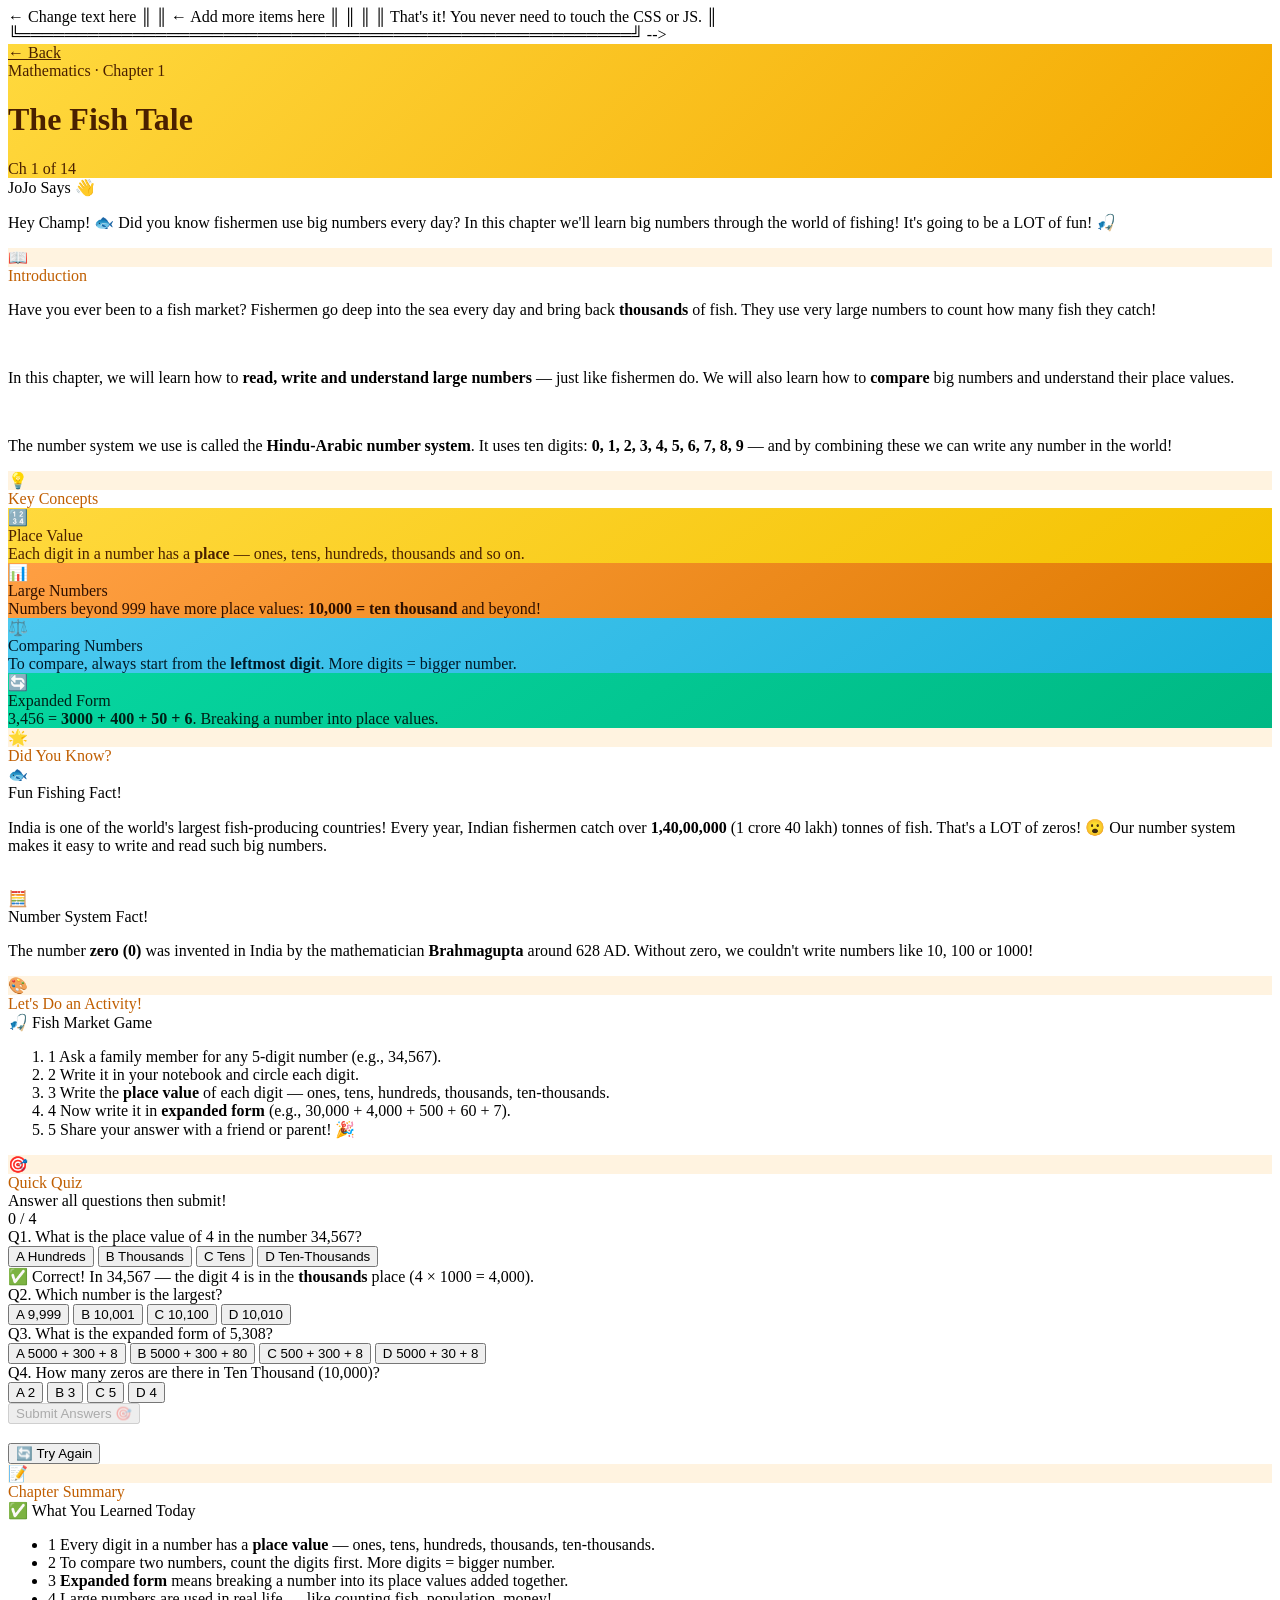
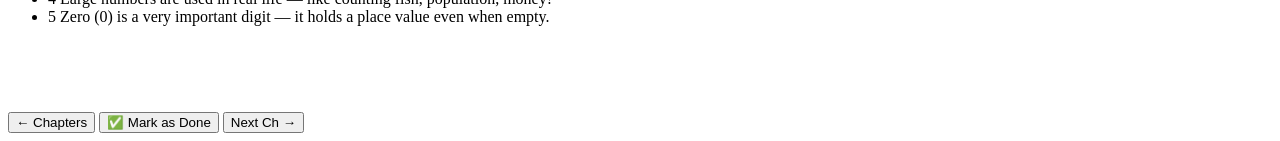
==== ch1.html @ a2170218 "Add files via upload" ====
<!DOCTYPE html>
<html lang="en">
<head>
<meta charset="UTF-8">
<meta name="viewport" content="width=device-width, initial-scale=1.0, maximum-scale=1.0">
<title>The Fish Tale – Maths Ch.1 | OMNIGRID</title>

<!--
  ╔══════════════════════════════════════════════════════╗
  ║  HOW TO ADD YOUR OWN CONTENT                        ║
  ║  ─────────────────────────────────────────────────  ║
  ║  Search for the comment tags below:                 ║
  ║                                                     ║
  ║  <!-- ✏️ EDIT: ... -->   ← Change text here        ║
  ║  <!-- ➕ ADD: ... -->    ← Add more items here     ║
  ║                                                     ║
  ║  That's it! You never need to touch the CSS or JS.  ║
  ╚══════════════════════════════════════════════════════╝
-->

<link rel="stylesheet" href="../assets/chapter.css">
<style>
  /* ── Subject accent colour for THIS chapter ──
     Change --accent and --accent-dark to match
     the subject colour from the main book.
     Maths = yellow/orange  */
  :root {
    --accent:      #FF9F43;
    --accent-dark: #C05E00;
    --accent-light:#FFF3E0;
    --header-bg:   linear-gradient(135deg,#FFD93D,#F4A800);
    --header-txt:  #4A2000;
  }
  .ch-header   { background: var(--header-bg); color: var(--header-txt); }
  .ch-back     { color: var(--header-txt); }
  .section-title { color: var(--accent-dark); }
  .sec-icon    { background: var(--accent-light); }
</style>
</head>
<body>

<!-- ══ HEADER ══════════════════════════════════════ -->
<header class="ch-header">
  <!-- ✏️ EDIT: href points to your chapter list page -->
  <a class="ch-back" href="../index.html">← Back</a>

  <div class="ch-header-info">
    <!-- ✏️ EDIT: Subject name -->
    <div class="subject-name">Mathematics · Chapter 1</div>
    <!-- ✏️ EDIT: Chapter title -->
    <h1>The Fish Tale</h1>
  </div>

  <div class="ch-progress-pill" id="progress-pill">Ch 1 of 14</div>
</header>


<!-- ══ PAGE BODY ════════════════════════════════════ -->
<main class="ch-body">


  <!-- ━━━━━━━━━━━━━━━━━━━━━━━━━━━━━━━━━━
       SECTION 1 — JOJO TIP
       JoJo greets the student and gives
       a fun hook for the chapter.
  ━━━━━━━━━━━━━━━━━━━━━━━━━━━━━━━━━━ -->
  <div class="jojo-tip" style="animation-delay:0.05s">
    <div id="jojo-icon"></div><!-- JoJo SVG injected by JS -->
    <div class="jojo-tip-text">
      <div class="tip-label">JoJo Says 👋</div>
      <!-- ✏️ EDIT: JoJo's opening tip for this chapter -->
      <p>Hey Champ! 🐟 Did you know fishermen use big numbers every day?
         In this chapter we'll learn big numbers through the world of fishing!
         It's going to be a LOT of fun! 🎣</p>
    </div>
  </div>


  <!-- ━━━━━━━━━━━━━━━━━━━━━━━━━━━━━━━━━━
       SECTION 2 — INTRODUCTION
  ━━━━━━━━━━━━━━━━━━━━━━━━━━━━━━━━━━ -->
  <div class="section" style="animation-delay:0.1s">
    <div class="section-title">
      <div class="sec-icon">📖</div>
      Introduction
    </div>

    <div class="intro-card">
      <!-- ✏️ EDIT: Introduction paragraph(s) -->
      <p>
        Have you ever been to a fish market? Fishermen go deep into the sea every day
        and bring back <strong>thousands</strong> of fish. They use very large numbers
        to count how many fish they catch!
      </p>
      <br>
      <p>
        In this chapter, we will learn how to <strong>read, write and understand
        large numbers</strong> — just like fishermen do. We will also learn how to
        <strong>compare</strong> big numbers and understand their place values.
      </p>
      <br>
      <p>
        The number system we use is called the <strong>Hindu-Arabic number system</strong>.
        It uses ten digits: <strong>0, 1, 2, 3, 4, 5, 6, 7, 8, 9</strong> — and by
        combining these we can write any number in the world!
      </p>
    </div>
  </div>


  <!-- ━━━━━━━━━━━━━━━━━━━━━━━━━━━━━━━━━━
       SECTION 3 — KEY CONCEPTS
       Add or remove .concept-card blocks.
       Pick any background colour you like.
  ━━━━━━━━━━━━━━━━━━━━━━━━━━━━━━━━━━ -->
  <div class="section" style="animation-delay:0.15s">
    <div class="section-title">
      <div class="sec-icon">💡</div>
      Key Concepts
    </div>

    <div class="concepts-grid">

      <!-- ✏️ EDIT each card: icon, title, description, colours -->
      <div class="concept-card" style="background:linear-gradient(145deg,#FFD93D,#F4C200);color:#4A2000;">
        <div class="concept-icon">🔢</div>
        <div class="concept-title">Place Value</div>
        <div class="concept-desc">
          Each digit in a number has a <strong>place</strong> — ones, tens,
          hundreds, thousands and so on.
        </div>
      </div>

      <div class="concept-card" style="background:linear-gradient(145deg,#FF9F43,#E07B00);color:#2D0F00;">
        <div class="concept-icon">📊</div>
        <div class="concept-title">Large Numbers</div>
        <div class="concept-desc">
          Numbers beyond 999 have more place values:
          <strong>10,000 = ten thousand</strong> and beyond!
        </div>
      </div>

      <div class="concept-card" style="background:linear-gradient(145deg,#4CC9F0,#1AAFDC);color:#001826;">
        <div class="concept-icon">⚖️</div>
        <div class="concept-title">Comparing Numbers</div>
        <div class="concept-desc">
          To compare, always start from the <strong>leftmost digit</strong>.
          More digits = bigger number.
        </div>
      </div>

      <div class="concept-card" style="background:linear-gradient(145deg,#06D6A0,#00B884);color:#001F16;">
        <div class="concept-icon">🔄</div>
        <div class="concept-title">Expanded Form</div>
        <div class="concept-desc">
          3,456 = <strong>3000 + 400 + 50 + 6</strong>.
          Breaking a number into place values.
        </div>
      </div>

      <!-- ➕ ADD more concept cards by copying one block above -->

    </div>
  </div>


  <!-- ━━━━━━━━━━━━━━━━━━━━━━━━━━━━━━━━━━
       SECTION 4 — DID YOU KNOW?
  ━━━━━━━━━━━━━━━━━━━━━━━━━━━━━━━━━━ -->
  <div class="section" style="animation-delay:0.2s">
    <div class="section-title">
      <div class="sec-icon">🌟</div>
      Did You Know?
    </div>

    <!-- ✏️ EDIT: Fun fact content -->
    <div class="dyk-box">
      <div class="dyk-icon">🐟</div>
      <div class="dyk-content">
        <div class="dyk-label">Fun Fishing Fact!</div>
        <p>
          India is one of the world's largest fish-producing countries!
          Every year, Indian fishermen catch over <strong>1,40,00,000</strong>
          (1 crore 40 lakh) tonnes of fish. That's a LOT of zeros! 😮
          Our number system makes it easy to write and read such big numbers.
        </p>
      </div>
    </div>

    <!-- ➕ ADD more dyk-box blocks for extra facts -->
    <br>
    <div class="dyk-box">
      <div class="dyk-icon">🧮</div>
      <div class="dyk-content">
        <div class="dyk-label">Number System Fact!</div>
        <p>
          The number <strong>zero (0)</strong> was invented in India by the
          mathematician <strong>Brahmagupta</strong> around 628 AD.
          Without zero, we couldn't write numbers like 10, 100 or 1000!
        </p>
      </div>
    </div>

  </div>


  <!-- ━━━━━━━━━━━━━━━━━━━━━━━━━━━━━━━━━━
       SECTION 5 — ACTIVITY
  ━━━━━━━━━━━━━━━━━━━━━━━━━━━━━━━━━━ -->
  <div class="section" style="animation-delay:0.25s">
    <div class="section-title">
      <div class="sec-icon">🎨</div>
      Let's Do an Activity!
    </div>

    <div class="activity-box">
      <!-- ✏️ EDIT: Activity name -->
      <div class="act-label">🎣 Fish Market Game</div>
      <!-- ✏️ EDIT: Activity steps -->
      <ol class="activity-steps">
        <li><span class="step-num">1</span>
          Ask a family member for any 5-digit number (e.g., 34,567).
        </li>
        <li><span class="step-num">2</span>
          Write it in your notebook and circle each digit.
        </li>
        <li><span class="step-num">3</span>
          Write the <strong>place value</strong> of each digit — ones, tens,
          hundreds, thousands, ten-thousands.
        </li>
        <li><span class="step-num">4</span>
          Now write it in <strong>expanded form</strong>
          (e.g., 30,000 + 4,000 + 500 + 60 + 7).
        </li>
        <li><span class="step-num">5</span>
          Share your answer with a friend or parent! 🎉
        </li>
      </ol>
      <!-- ➕ ADD more steps by copying a <li> block -->
    </div>
  </div>


  <!-- ━━━━━━━━━━━━━━━━━━━━━━━━━━━━━━━━━━
       SECTION 6 — QUIZ
       Add questions by copying a .q-item
       block. correct: is 0-indexed (0=A).
  ━━━━━━━━━━━━━━━━━━━━━━━━━━━━━━━━━━ -->
  <div class="section" style="animation-delay:0.3s">
    <div class="section-title">
      <div class="sec-icon">🎯</div>
      Quick Quiz
    </div>

    <div class="quiz-box" id="quiz">
      <div class="quiz-score-bar">
        <div class="q-label">Answer all questions then submit!</div>
        <div class="score-pill" id="score-pill">0 / 4</div>
      </div>

      <!-- ✏️ EDIT questions, options and correct index below -->

      <!-- Question 1 -->
      <div class="q-item" data-correct="1">
        <div class="q-text">Q1. What is the place value of 4 in the number 34,567?</div>
        <div class="q-options">
          <button class="q-opt" onclick="selectOpt(this)"><span class="opt-letter">A</span> Hundreds</button>
          <button class="q-opt" onclick="selectOpt(this)"><span class="opt-letter">B</span> Thousands</button>
          <button class="q-opt" onclick="selectOpt(this)"><span class="opt-letter">C</span> Tens</button>
          <button class="q-opt" onclick="selectOpt(this)"><span class="opt-letter">D</span> Ten-Thousands</button>
        </div>
        <div class="q-feedback">
          <!-- ✏️ EDIT: explanation shown after answer -->
          ✅ Correct! In 34,567 — the digit 4 is in the <strong>thousands</strong> place (4 × 1000 = 4,000).
        </div>
      </div>

      <!-- Question 2 -->
      <div class="q-item" data-correct="2">
        <div class="q-text">Q2. Which number is the largest?</div>
        <div class="q-options">
          <button class="q-opt" onclick="selectOpt(this)"><span class="opt-letter">A</span> 9,999</button>
          <button class="q-opt" onclick="selectOpt(this)"><span class="opt-letter">B</span> 10,001</button>
          <button class="q-opt" onclick="selectOpt(this)"><span class="opt-letter">C</span> 10,100</button>
          <button class="q-opt" onclick="selectOpt(this)"><span class="opt-letter">D</span> 10,010</button>
        </div>
        <div class="q-feedback"></div>
      </div>

      <!-- Question 3 -->
      <div class="q-item" data-correct="0">
        <div class="q-text">Q3. What is the expanded form of 5,308?</div>
        <div class="q-options">
          <button class="q-opt" onclick="selectOpt(this)"><span class="opt-letter">A</span> 5000 + 300 + 8</button>
          <button class="q-opt" onclick="selectOpt(this)"><span class="opt-letter">B</span> 5000 + 300 + 80</button>
          <button class="q-opt" onclick="selectOpt(this)"><span class="opt-letter">C</span> 500 + 300 + 8</button>
          <button class="q-opt" onclick="selectOpt(this)"><span class="opt-letter">D</span> 5000 + 30 + 8</button>
        </div>
        <div class="q-feedback"></div>
      </div>

      <!-- Question 4 -->
      <div class="q-item" data-correct="3">
        <div class="q-text">Q4. How many zeros are there in Ten Thousand (10,000)?</div>
        <div class="q-options">
          <button class="q-opt" onclick="selectOpt(this)"><span class="opt-letter">A</span> 2</button>
          <button class="q-opt" onclick="selectOpt(this)"><span class="opt-letter">B</span> 3</button>
          <button class="q-opt" onclick="selectOpt(this)"><span class="opt-letter">C</span> 5</button>
          <button class="q-opt" onclick="selectOpt(this)"><span class="opt-letter">D</span> 4</button>
        </div>
        <div class="q-feedback"></div>
      </div>

      <!-- ➕ ADD more questions by copying a .q-item block above -->

      <button class="quiz-submit-btn" id="submit-btn" onclick="submitQuiz()" disabled>
        Submit Answers 🎯
      </button>

      <!-- Result shown after submit -->
      <div class="quiz-result" id="quiz-result">
        <h3 id="result-title"></h3>
        <p  id="result-msg"></p>
        <button class="quiz-retry-btn" onclick="retryQuiz()">🔄 Try Again</button>
      </div>
    </div>
  </div>


  <!-- ━━━━━━━━━━━━━━━━━━━━━━━━━━━━━━━━━━
       SECTION 7 — SUMMARY
  ━━━━━━━━━━━━━━━━━━━━━━━━━━━━━━━━━━ -->
  <div class="section" style="animation-delay:0.35s">
    <div class="section-title">
      <div class="sec-icon">📝</div>
      Chapter Summary
    </div>

    <div class="summary-box">
      <div class="sum-label">✅ What You Learned Today</div>
      <ul class="summary-points">

        <!-- ✏️ EDIT summary points -->
        <li><span class="sum-dot">1</span>
          Every digit in a number has a <strong>place value</strong> — ones, tens, hundreds, thousands, ten-thousands.
        </li>
        <li><span class="sum-dot">2</span>
          To compare two numbers, count the digits first. More digits = bigger number.
        </li>
        <li><span class="sum-dot">3</span>
          <strong>Expanded form</strong> means breaking a number into its place values added together.
        </li>
        <li><span class="sum-dot">4</span>
          Large numbers are used in real life — like counting fish, population, money!
        </li>
        <li><span class="sum-dot">5</span>
          Zero (0) is a very important digit — it holds a place value even when empty.
        </li>

        <!-- ➕ ADD more summary points by copying a <li> block -->
      </ul>
    </div>
  </div>

  <!-- bottom padding for fixed nav bar -->
  <div style="height:70px"></div>

</main>


<!-- ══ BOTTOM NAV BAR ═══════════════════════════════ -->
<div class="ch-nav-inner">
  <!-- ✏️ EDIT: prev chapter link (or hide if Ch 1) -->
  <button class="nav-btn prev" onclick="window.location.href='../index.html'">
    ← Chapters
  </button>

  <!-- Mark as done button -->
  <button class="nav-done" id="done-btn" onclick="markDone()">
    ✅ Mark as Done
  </button>

  <!-- ✏️ EDIT: next chapter link -->
  <button class="nav-btn next" onclick="window.location.href='ch2.html'">
    Next Ch →
  </button>
</div>


<!-- ══ SCRIPTS ══════════════════════════════════════ -->
<script src="../assets/jojo.js"></script>
<script>

/* ── Config — change these for each chapter ──────── */
const SUBJECT  = 'maths';   // must match key in subjects object
const CH_NUM   = 1;         // chapter number

/* ── Inject JoJo icon ────────────────────────────── */
document.getElementById('jojo-icon').innerHTML = jojoSVG(64, 78);

/* ── Quiz logic ──────────────────────────────────── */
let answers = {};   // { qIndex: optIndex }
const questions = document.querySelectorAll('.q-item');
const total     = questions.length;

function selectOpt(btn) {
  const qItem = btn.closest('.q-item');
  const qIdx  = [...questions].indexOf(qItem);
  // Deselect others in this question
  qItem.querySelectorAll('.q-opt').forEach(o => o.classList.remove('selected'));
  btn.classList.add('selected');
  answers[qIdx] = [...qItem.querySelectorAll('.q-opt')].indexOf(btn);
  // Update submit button
  const answered = Object.keys(answers).length;
  document.getElementById('submit-btn').disabled = (answered < total);
  document.getElementById('score-pill').textContent = `${answered} / ${total}`;
}

function submitQuiz() {
  let score = 0;
  questions.forEach((qItem, qi) => {
    const correct  = parseInt(qItem.dataset.correct);
    const selected = answers[qi];
    const opts     = qItem.querySelectorAll('.q-opt');
    const feedback = qItem.querySelector('.q-feedback');

    opts.forEach((o,i) => {
      o.disabled = true;
      if(i === correct)  o.classList.add('correct');
      if(i === selected && i !== correct) o.classList.add('wrong');
    });

    if(selected === correct) {
      score++;
      feedback.classList.add('show','good');
      if(!feedback.textContent.trim())
        feedback.textContent = '✅ Correct! Well done! 🎉';
    } else {
      feedback.classList.add('show','bad');
      if(!feedback.textContent.trim())
        feedback.textContent = `❌ The correct answer was option ${String.fromCharCode(65+correct)}.`;
    }
  });

  document.getElementById('submit-btn').style.display = 'none';
  document.getElementById('score-pill').textContent   = `${score} / ${total}`;

  const res   = document.getElementById('quiz-result');
  const title = document.getElementById('result-title');
  const msg   = document.getElementById('result-msg');

  if(score === total) {
    res.style.background = 'linear-gradient(135deg,#ECFDF5,#D1FAE5)';
    res.style.border      = '2.5px solid #06D6A0';
    title.textContent     = `🏆 Perfect Score! ${score}/${total}`;
    msg.textContent       = 'Amazing work, Champ! JoJo is so proud of you! 🎉';
    spawnSparkles(10);
  } else if(score >= Math.ceil(total/2)) {
    res.style.background = 'linear-gradient(135deg,#FFFBEB,#FEF3C7)';
    res.style.border      = '2.5px solid #FFD93D';
    title.textContent     = `⭐ Good Job! ${score}/${total}`;
    msg.textContent       = 'You are doing great! Review the wrong ones and try again!';
    spawnSparkles(5);
  } else {
    res.style.background = 'linear-gradient(135deg,#FEF2F2,#FEE2E2)';
    res.style.border      = '2.5px solid #FF6B6B';
    title.textContent     = `💪 Keep Going! ${score}/${total}`;
    msg.textContent       = "Don't give up! Read the chapter again and retry. You've got this!";
  }
  res.classList.add('show');
}

function retryQuiz() {
  answers = {};
  questions.forEach(qItem => {
    qItem.querySelectorAll('.q-opt').forEach(o => {
      o.classList.remove('selected','correct','wrong');
      o.disabled = false;
    });
    const fb = qItem.querySelector('.q-feedback');
    fb.classList.remove('show','good','bad');
  });
  document.getElementById('quiz-result').classList.remove('show');
  document.getElementById('submit-btn').style.display = 'block';
  document.getElementById('submit-btn').disabled = true;
  document.getElementById('score-pill').textContent = `0 / ${total}`;
}

/* ── Mark done ───────────────────────────────────── */
function markDone() {
  Progress.markDone(SUBJECT, CH_NUM);
  spawnSparkles(8);
  const btn = document.getElementById('done-btn');
  btn.textContent = '🎉 Chapter Done!';
  btn.style.background = 'linear-gradient(135deg,#FFD93D,#F4A800)';
  btn.style.color = '#4A2000';
  btn.disabled = true;
}

/* ── Check if already done ───────────────────────── */
window.addEventListener('load', () => {
  if(Progress.isDone(SUBJECT, CH_NUM)) {
    const btn = document.getElementById('done-btn');
    btn.textContent  = '🎉 Already Done!';
    btn.style.background = 'linear-gradient(135deg,#FFD93D,#F4A800)';
    btn.style.color  = '#4A2000';
    btn.disabled     = true;
  }
});

</script>
</body>
</html>
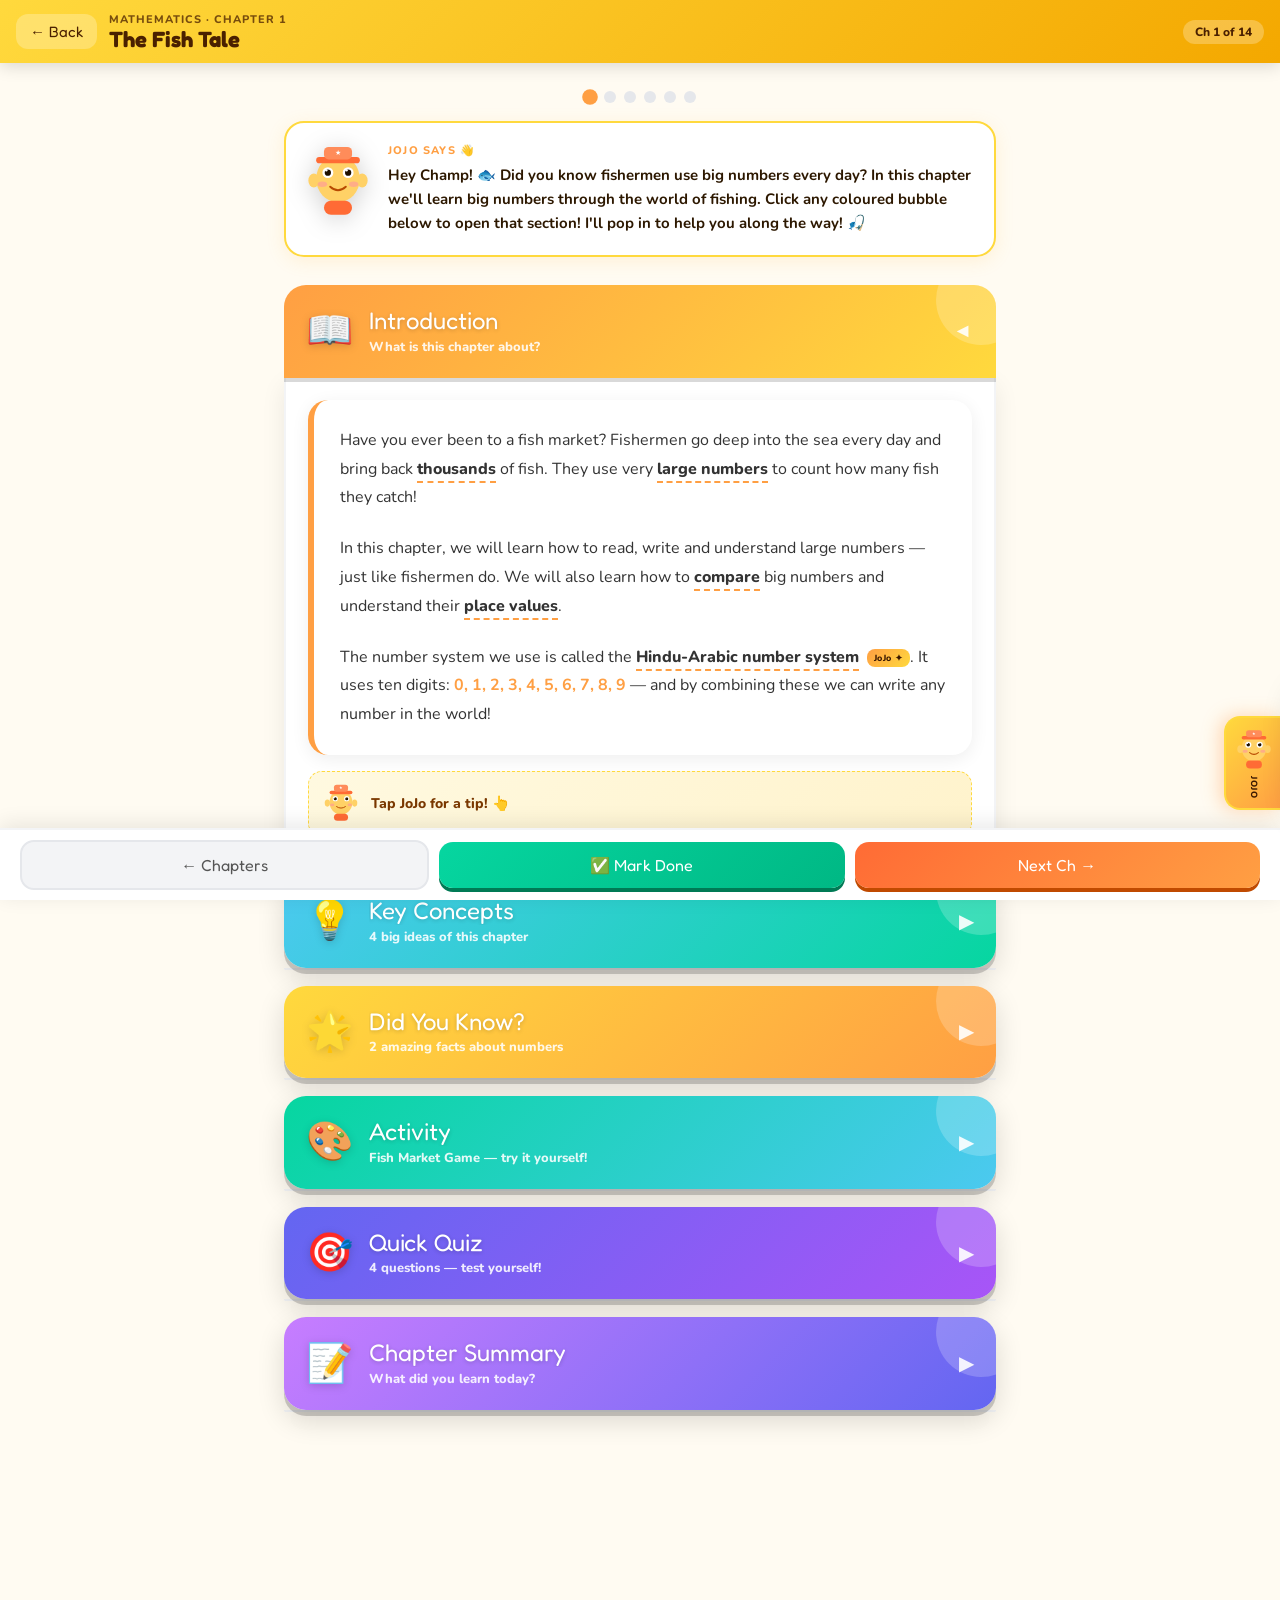
==== commit a2d5c9ba: "Update ch1.html" ====
--- a/ch1.html
+++ b/ch1.html
@@ -4,509 +4,2007 @@
 <meta charset="UTF-8">
 <meta name="viewport" content="width=device-width, initial-scale=1.0, maximum-scale=1.0">
 <title>The Fish Tale – Maths Ch.1 | OMNIGRID</title>
-
-<!--
-  ╔══════════════════════════════════════════════════════╗
-  ║  HOW TO ADD YOUR OWN CONTENT                        ║
-  ║  ─────────────────────────────────────────────────  ║
-  ║  Search for the comment tags below:                 ║
-  ║                                                     ║
-  ║  <!-- ✏️ EDIT: ... -->   ← Change text here        ║
-  ║  <!-- ➕ ADD: ... -->    ← Add more items here     ║
-  ║                                                     ║
-  ║  That's it! You never need to touch the CSS or JS.  ║
-  ╚══════════════════════════════════════════════════════╝
--->
-
-<link rel="stylesheet" href="../assets/chapter.css">
+<link rel="preconnect" href="https://fonts.googleapis.com">
+<link href="https://fonts.googleapis.com/css2?family=Fredoka+One&family=Nunito:wght@400;600;700;800;900&display=swap" rel="stylesheet">
 <style>
-  /* ── Subject accent colour for THIS chapter ──
-     Change --accent and --accent-dark to match
-     the subject colour from the main book.
-     Maths = yellow/orange  */
-  :root {
-    --accent:      #FF9F43;
-    --accent-dark: #C05E00;
-    --accent-light:#FFF3E0;
-    --header-bg:   linear-gradient(135deg,#FFD93D,#F4A800);
-    --header-txt:  #4A2000;
-  }
-  .ch-header   { background: var(--header-bg); color: var(--header-txt); }
-  .ch-back     { color: var(--header-txt); }
-  .section-title { color: var(--accent-dark); }
-  .sec-icon    { background: var(--accent-light); }
+/* ═══════════════════════ BASE ═══════════════════════ */
+*,*::before,*::after{margin:0;padding:0;box-sizing:border-box;-webkit-tap-highlight-color:transparent}
+html{scroll-behavior:smooth}
+body{font-family:'Nunito',sans-serif;background:#FFFBF2;color:#1E1E1E;-webkit-font-smoothing:antialiased;overflow-x:hidden}
+img,svg{display:block;max-width:100%}
+button{font-family:'Nunito',sans-serif;cursor:pointer;border:none;outline:none}
+button:focus-visible{outline:3px solid #FF9F43;outline-offset:2px}
+
+/* ═══════════════════════ HEADER ═════════════════════ */
+.ch-header{position:sticky;top:0;z-index:100;padding:12px 16px;display:flex;align-items:center;gap:12px;box-shadow:0 3px 16px rgba(0,0,0,0.15)}
+.ch-back{background:rgba(255,255,255,0.25);border:none;border-radius:12px;padding:8px 14px;font-family:'Fredoka One',cursive;font-size:clamp(13px,3.5vw,15px);cursor:pointer;transition:background 0.18s;text-decoration:none;display:inline-block}
+.ch-back:hover{background:rgba(255,255,255,0.42)}
+.ch-header-info{flex:1;min-width:0}
+.ch-header-info .subject-name{font-size:11px;font-weight:800;opacity:0.75;text-transform:uppercase;letter-spacing:1px}
+.ch-header-info h1{font-family:'Fredoka One',cursive;font-size:clamp(16px,4.5vw,22px);line-height:1.1;white-space:nowrap;overflow:hidden;text-overflow:ellipsis}
+.ch-progress-pill{background:rgba(255,255,255,0.25);border-radius:20px;padding:4px 12px;font-size:12px;font-weight:800;white-space:nowrap;flex-shrink:0}
+
+/* ═══════════════════════ BODY ═══════════════════════ */
+.ch-body{max-width:760px;margin:0 auto;padding:clamp(16px,4vw,28px) clamp(14px,4vw,24px) 100px}
+
+/* ═══════════════════════ SECTIONS ═══════════════════ */
+.section{margin-bottom:clamp(24px,5vw,36px);animation:secIn 0.5s ease both}
+@keyframes secIn{from{opacity:0;transform:translateY(22px)}to{opacity:1;transform:translateY(0)}}
+.section-title{font-family:'Fredoka One',cursive;font-size:clamp(18px,4.5vw,24px);display:flex;align-items:center;gap:10px;margin-bottom:14px}
+.sec-icon{width:clamp(32px,7vw,40px);height:clamp(32px,7vw,40px);border-radius:12px;display:flex;align-items:center;justify-content:center;font-size:clamp(16px,4vw,20px);flex-shrink:0}
+
+/* ═══════════════════════ JOJO OPENER TIP ════════════ */
+.jojo-tip{background:#fff;border:2.5px solid #FFD93D;border-radius:20px;padding:clamp(14px,3.5vw,20px);display:flex;align-items:flex-start;gap:clamp(12px,3vw,18px);box-shadow:0 4px 18px rgba(255,180,60,0.15);margin-bottom:clamp(20px,4vw,28px)}
+.jojo-tip-text{flex:1}
+.jojo-tip-text .tip-label{font-size:11px;font-weight:800;color:#FF9F43;text-transform:uppercase;letter-spacing:1.2px;margin-bottom:5px}
+.jojo-tip-text p{font-size:clamp(13px,3.2vw,15px);font-weight:700;color:#2D1800;line-height:1.6}
+
+/* ═══════════════════════ INTRO ══════════════════════ */
+.intro-card{background:#fff;border-radius:20px;padding:clamp(18px,4vw,26px);box-shadow:0 4px 18px rgba(0,0,0,0.07);border-left:6px solid var(--accent,#FF9F43)}
+.intro-card p{font-size:clamp(14px,3.5vw,16px);line-height:1.8;color:#333}
+.intro-card p strong{color:var(--accent,#FF6B35)}
+
+/* ═══════════════════════ CONCEPTS ═══════════════════ */
+.concepts-grid{display:grid;grid-template-columns:repeat(auto-fill,minmax(min(100%,200px),1fr));gap:clamp(12px,3vw,16px)}
+.concept-card{border-radius:18px;padding:clamp(16px,3.5vw,22px) clamp(14px,3vw,18px);display:flex;flex-direction:column;gap:8px;box-shadow:0 4px 16px rgba(0,0,0,0.1);transition:transform 0.2s,box-shadow 0.2s;border:2.5px solid rgba(255,255,255,0.5);animation:secIn 0.5s ease both;cursor:default}
+.concept-card:hover{transform:translateY(-4px);box-shadow:0 10px 28px rgba(0,0,0,0.15)}
+.concept-icon{font-size:clamp(28px,6vw,36px);line-height:1}
+.concept-title{font-family:'Fredoka One',cursive;font-size:clamp(15px,3.8vw,18px)}
+.concept-desc{font-size:clamp(12px,3vw,14px);font-weight:600;line-height:1.55;opacity:.9}
+
+/* ═══════════════════════ DID YOU KNOW ═══════════════ */
+.dyk-box{background:linear-gradient(135deg,#FFF9E6,#FFF3CC);border:2.5px dashed #FFD93D;border-radius:20px;padding:clamp(16px,4vw,24px);display:flex;gap:clamp(12px,3vw,18px);align-items:flex-start;box-shadow:0 4px 14px rgba(255,200,50,0.18);margin-bottom:14px}
+.dyk-icon{font-size:clamp(28px,7vw,40px);flex-shrink:0;line-height:1}
+.dyk-content .dyk-label{font-family:'Fredoka One',cursive;font-size:clamp(14px,3.5vw,17px);color:#B8600A;margin-bottom:6px}
+.dyk-content p{font-size:clamp(13px,3.2vw,15px);font-weight:700;color:#4A2800;line-height:1.65}
+
+/* ═══════════════════════ ACTIVITY ═══════════════════ */
+.activity-box{background:linear-gradient(135deg,#F0FFF4,#E0F8E8);border:2.5px solid #06D6A0;border-radius:20px;padding:clamp(16px,4vw,24px);box-shadow:0 4px 14px rgba(6,214,160,0.14)}
+.activity-box .act-label{font-family:'Fredoka One',cursive;font-size:clamp(15px,4vw,19px);color:#006B50;margin-bottom:10px;display:flex;align-items:center;gap:8px}
+.activity-steps{list-style:none;padding:0}
+.activity-steps li{display:flex;gap:12px;align-items:flex-start;margin-bottom:10px;font-size:clamp(13px,3.2vw,15px);font-weight:700;color:#1A3A2A;line-height:1.6}
+.step-num{width:26px;height:26px;border-radius:8px;background:#06D6A0;color:#fff;font-family:'Fredoka One',cursive;font-size:13px;display:flex;align-items:center;justify-content:center;flex-shrink:0;margin-top:1px}
+
+/* ═══════════════════════ QUIZ ═══════════════════════ */
+.quiz-box{background:#fff;border-radius:20px;padding:clamp(18px,4vw,26px);box-shadow:0 4px 18px rgba(0,0,0,0.08)}
+.quiz-score-bar{display:flex;justify-content:space-between;align-items:center;margin-bottom:18px}
+.quiz-score-bar .q-label{font-family:'Fredoka One',cursive;font-size:clamp(14px,3.5vw,17px);color:#555}
+.score-pill{background:#F3F4F6;border-radius:20px;padding:5px 16px;font-family:'Fredoka One',cursive;font-size:clamp(13px,3.2vw,15px);color:#888}
+.q-item{margin-bottom:22px}
+.q-text{font-size:clamp(14px,3.5vw,16px);font-weight:800;color:#1E1E1E;margin-bottom:12px;line-height:1.5}
+.q-options{display:flex;flex-direction:column;gap:8px}
+.q-opt{background:#F9FAFB;border:2px solid #E5E7EB;border-radius:12px;padding:clamp(10px,2.5vw,13px) clamp(12px,3vw,16px);font-size:clamp(13px,3.2vw,15px);font-weight:700;color:#333;cursor:pointer;transition:all 0.18s;text-align:left;display:flex;align-items:center;gap:10px;touch-action:manipulation}
+.q-opt:hover{background:#F0F9FF;border-color:#4CC9F0}
+.q-opt.selected{background:#EEF2FF;border-color:#6366F1;color:#3730A3}
+.q-opt.correct{background:#ECFDF5;border-color:#06D6A0;color:#065F46}
+.q-opt.wrong{background:#FEF2F2;border-color:#FF6B6B;color:#991B1B}
+.opt-letter{width:26px;height:26px;border-radius:8px;background:#E5E7EB;color:#555;font-family:'Fredoka One',cursive;font-size:13px;display:flex;align-items:center;justify-content:center;flex-shrink:0}
+.q-opt.selected .opt-letter{background:#6366F1;color:#fff}
+.q-opt.correct  .opt-letter{background:#06D6A0;color:#fff}
+.q-opt.wrong    .opt-letter{background:#FF6B6B;color:#fff}
+.q-feedback{margin-top:8px;border-radius:10px;padding:10px 14px;font-size:clamp(12px,3vw,14px);font-weight:700;display:none;line-height:1.5}
+.q-feedback.show{display:block}
+.q-feedback.good{background:#ECFDF5;color:#065F46;border-left:4px solid #06D6A0}
+.q-feedback.bad{background:#FEF2F2;color:#991B1B;border-left:4px solid #FF6B6B}
+.quiz-submit-btn{width:100%;margin-top:8px;background:linear-gradient(135deg,#6366F1,#8B5CF6);color:#fff;border:none;border-radius:14px;padding:clamp(12px,3vw,15px);font-family:'Fredoka One',cursive;font-size:clamp(16px,4vw,19px);cursor:pointer;transition:all 0.18s;box-shadow:0 4px 0 #4338CA}
+.quiz-submit-btn:hover{transform:translateY(-2px);box-shadow:0 6px 0 #4338CA}
+.quiz-submit-btn:active{transform:translateY(2px);box-shadow:0 2px 0 #4338CA}
+.quiz-submit-btn:disabled{background:#D1D5DB;box-shadow:0 4px 0 #9CA3AF;cursor:not-allowed}
+.quiz-result{display:none;margin-top:18px;border-radius:16px;padding:clamp(14px,3.5vw,20px);text-align:center}
+.quiz-result.show{display:block}
+.quiz-result h3{font-family:'Fredoka One',cursive;font-size:clamp(18px,4.5vw,24px);margin-bottom:6px}
+.quiz-result p{font-size:clamp(13px,3.2vw,15px);font-weight:700}
+.quiz-retry-btn{margin-top:12px;background:#fff;border:2.5px solid #6366F1;border-radius:12px;padding:10px 28px;font-family:'Fredoka One',cursive;font-size:clamp(14px,3.5vw,16px);color:#6366F1;cursor:pointer;transition:all 0.18s}
+.quiz-retry-btn:hover{background:#EEF2FF}
+
+/* ═══════════════════════ SUMMARY ════════════════════ */
+.summary-box{background:linear-gradient(135deg,#EEF2FF,#E0E7FF);border:2.5px solid #6366F1;border-radius:20px;padding:clamp(16px,4vw,24px);box-shadow:0 4px 14px rgba(99,102,241,0.14)}
+.summary-box .sum-label{font-family:'Fredoka One',cursive;font-size:clamp(16px,4vw,20px);color:#3730A3;margin-bottom:12px;display:flex;align-items:center;gap:8px}
+.summary-points{list-style:none;padding:0}
+.summary-points li{display:flex;gap:10px;align-items:flex-start;margin-bottom:10px;font-size:clamp(13px,3.2vw,15px);font-weight:700;color:#2A2560;line-height:1.6}
+.sum-dot{width:22px;height:22px;border-radius:6px;background:#6366F1;color:#fff;font-size:11px;font-family:'Fredoka One',cursive;display:flex;align-items:center;justify-content:center;flex-shrink:0;margin-top:2px}
+
+/* ═══════════════════════ BOTTOM NAV ═════════════════ */
+.ch-nav-inner{position:fixed;bottom:0;left:0;right:0;z-index:50;background:#fff;border-top:2px solid #F3F4F6;padding:10px clamp(14px,4vw,20px);display:flex;gap:10px;align-items:center;box-shadow:0 -4px 20px rgba(0,0,0,0.09)}
+.nav-btn{flex:1;border:none;border-radius:14px;padding:clamp(10px,2.5vw,13px) 10px;font-family:'Fredoka One',cursive;font-size:clamp(13px,3.5vw,16px);cursor:pointer;transition:all 0.18s;touch-action:manipulation}
+.nav-btn.prev{background:#F3F4F6;color:#555;border:2px solid #E5E7EB}
+.nav-btn.prev:hover{background:#E5E7EB}
+.nav-btn.next{background:linear-gradient(135deg,#FF6B35,#FF9F43);color:#fff;box-shadow:0 4px 0 #C04A00}
+.nav-btn.next:hover{transform:translateY(-2px);box-shadow:0 6px 0 #C04A00}
+.nav-btn.next:active{transform:translateY(2px);box-shadow:0 2px 0 #C04A00}
+.nav-done{flex:1;background:linear-gradient(135deg,#06D6A0,#00B884);color:#fff;border:none;border-radius:14px;padding:clamp(10px,2.5vw,13px) 10px;font-family:'Fredoka One',cursive;font-size:clamp(13px,3.5vw,16px);cursor:pointer;box-shadow:0 4px 0 #007A55;transition:all 0.18s;touch-action:manipulation}
+.nav-done:hover{transform:translateY(-2px);box-shadow:0 6px 0 #007A55}
+.nav-done:active{transform:translateY(2px);box-shadow:0 2px 0 #007A55}
+
+/* ═══════════════════════ SPARKLE ════════════════════ */
+@keyframes sparkleUp{0%{opacity:1;transform:translateY(0) scale(1) rotate(0deg)}100%{opacity:0;transform:translateY(-110px) scale(0.2) rotate(180deg)}}
+
+/* ═══════════════════════ MILESTONE BANNER ══════════ */
+.milestone-banner{
+  display:none;
+  position:fixed;top:80px;left:50%;transform:translateX(-50%);
+  z-index:200;
+  background:linear-gradient(135deg,#FFD93D,#FF9F43);
+  color:#3b1800;
+  border-radius:20px;
+  padding:14px 26px;
+  font-family:'Fredoka One',cursive;
+  font-size:clamp(15px,4vw,18px);
+  box-shadow:0 8px 32px rgba(255,150,60,0.45);
+  text-align:center;
+  white-space:nowrap;
+  animation:bannerDrop 0.5s cubic-bezier(.34,1.56,.64,1) both;
+  max-width:90vw;
+  white-space:normal;
+}
+@keyframes bannerDrop{from{opacity:0;transform:translateX(-50%) translateY(-30px)}to{opacity:1;transform:translateX(-50%) translateY(0)}}
+.milestone-banner.show{display:block}
+
+/* ═══════════════════════ JOJO SLIDE PANEL ══════════ */
+/* The main interaction panel that slides in from right */
+.jojo-panel{
+  position:fixed;
+  bottom:80px;
+  right:-340px;   /* hidden off screen */
+  width:clamp(260px,80vw,320px);
+  background:#fff;
+  border-radius:24px 0 0 24px;
+  box-shadow:-6px 0 32px rgba(0,0,0,0.18);
+  z-index:300;
+  transition:right 0.45s cubic-bezier(.34,1.26,.64,1);
+  overflow:hidden;
+  border:2.5px solid #FFD93D;
+  border-right:none;
+}
+.jojo-panel.open{ right:0; }
+
+/* Colour strip at top changes per mood */
+.jojo-panel-header{
+  padding:14px 16px 10px;
+  display:flex;align-items:center;gap:12px;
+  position:relative;
+}
+.jojo-panel-close{
+  position:absolute;top:10px;right:12px;
+  background:rgba(0,0,0,0.08);border:none;border-radius:50%;
+  width:28px;height:28px;font-size:14px;
+  cursor:pointer;display:flex;align-items:center;justify-content:center;
+  transition:background 0.18s;color:#333;
+}
+.jojo-panel-close:hover{background:rgba(0,0,0,0.16)}
+.jojo-panel-mood{
+  font-size:11px;font-weight:800;letter-spacing:1px;
+  text-transform:uppercase;opacity:0.7;margin-bottom:3px;
+}
+.jojo-panel-msg{
+  padding:0 16px 16px;
+  font-size:clamp(13px,3.2vw,15px);
+  font-weight:700;color:#2D1800;line-height:1.65;
+}
+/* Hint button inside panel */
+.jojo-hint-btn{
+  margin:0 16px 14px;
+  background:linear-gradient(135deg,#FFD93D,#FF9F43);
+  color:#3b1800;border:none;border-radius:12px;
+  padding:10px 18px;font-family:'Fredoka One',cursive;
+  font-size:14px;cursor:pointer;width:calc(100% - 32px);
+  transition:all 0.18s;box-shadow:0 3px 0 #C05E00;
+  display:none;
+}
+.jojo-hint-btn.show{display:block}
+.jojo-hint-btn:hover{transform:translateY(-2px);box-shadow:0 5px 0 #C05E00}
+
+/* Floating JoJo tab (always visible on right edge) */
+.jojo-tab{
+  position:fixed;
+  bottom:90px;right:0;
+  z-index:299;
+  background:linear-gradient(135deg,#FFD93D,#FF9F43);
+  border-radius:16px 0 0 16px;
+  padding:10px 8px 10px 10px;
+  cursor:pointer;
+  box-shadow:-4px 0 18px rgba(255,150,60,0.35);
+  transition:transform 0.22s;
+  display:flex;flex-direction:column;align-items:center;gap:4px;
+  border:2px solid #FFD93D; border-right:none;
+}
+.jojo-tab:hover{transform:translateX(-4px)}
+.jojo-tab-label{
+  font-size:9px;font-weight:800;color:#3b1800;
+  letter-spacing:0.5px;text-transform:uppercase;
+  writing-mode:vertical-rl;text-orientation:mixed;
+}
+/* Notification dot */
+.jojo-notif{
+  position:absolute;top:-6px;left:-6px;
+  width:18px;height:18px;border-radius:50%;
+  background:#FF6B6B;color:#fff;
+  font-size:10px;font-weight:800;
+  display:none;align-items:center;justify-content:center;
+  border:2px solid #fff;
+  font-family:'Fredoka One',cursive;
+}
+.jojo-notif.show{display:flex}
+
+/* ═══════════════════════ SECTION CHECKPOINT ════════ */
+/* Thin divider with JoJo head that appears between sections */
+.jojo-checkpoint{
+  display:flex;align-items:center;gap:14px;
+  margin:clamp(20px,5vw,32px) 0;
+  opacity:0;
+  transition:opacity 0.6s ease;
+}
+.jojo-checkpoint.visible{opacity:1}
+.checkpoint-line{flex:1;height:2px;background:linear-gradient(90deg,transparent,#FFD93D 30%,#FFD93D 70%,transparent)}
+.checkpoint-face{
+  flex-shrink:0;cursor:pointer;
+  animation:checkFloat 3s ease-in-out infinite;
+  position:relative;
+}
+@keyframes checkFloat{0%,100%{transform:translateY(0)}50%{transform:translateY(-5px)}}
+.checkpoint-tag{
+  position:absolute;bottom:-22px;left:50%;transform:translateX(-50%);
+  background:#FFD93D;color:#3b1800;
+  font-size:9px;font-weight:800;
+  border-radius:8px;padding:2px 8px;
+  white-space:nowrap;
+  font-family:'Fredoka One',cursive;
+  box-shadow:0 2px 8px rgba(255,180,60,0.3);
+}
+
+/* ═══════════════════════ SUBJECT ACCENT ════════════ */
+:root{
+  --accent:#FF9F43;
+  --accent-dark:#C05E00;
+  --accent-light:#FFF3E0;
+  --header-bg:linear-gradient(135deg,#FFD93D,#F4A800);
+  --header-txt:#4A2000;
+}
+.ch-header{background:var(--header-bg);color:var(--header-txt)}
+.ch-back{color:var(--header-txt)}
+.section-title{color:var(--accent-dark)}
+.sec-icon{background:var(--accent-light)}
+
+/* ═══════════════════════════════════════════
+   JOJO HOVER / TAP ANNOTATION SYSTEM
+   .jt  = the annotated term in text
+   .jp  = the popup bubble that appears
+═══════════════════════════════════════════ */
+
+/* Annotated term — wiggly underline + glow */
+.jt {
+  display: inline;
+  cursor: pointer;
+  position: relative;
+  font-weight: 800;
+  border-bottom: 2.5px dashed #FF9F43;
+  padding-bottom: 1px;
+  transition: color 0.18s, border-color 0.18s;
+  -webkit-tap-highlight-color: transparent;
+  white-space: nowrap;
+}
+.jt:hover, .jt.active {
+  color: #FF6B35;
+  border-bottom-color: #FF6B35;
+}
+/* Tiny JoJo head badge on the term */
+.jt::after {
+  content: '🟡';
+  font-size: 8px;
+  position: absolute;
+  top: -7px; right: -10px;
+  opacity: 0;
+  transition: opacity 0.2s, transform 0.2s;
+  transform: scale(0.5);
+  pointer-events: none;
+}
+.jt:hover::after, .jt.active::after {
+  opacity: 1;
+  transform: scale(1);
+}
+
+/* The popup bubble */
+.jp {
+  display: none;
+  position: fixed;
+  z-index: 8000;
+  width: clamp(260px, 82vw, 360px);
+  max-height: 85vh; /* Fix: Limits height to screen */
+  overflow-y: auto; /* Fix: Allows scrolling */
+  background: #fff;
+  border-radius: 22px;
+  box-shadow: 0 12px 48px rgba(0,0,0,0.22), 0 2px 8px rgba(0,0,0,0.1);
+  border: 2.5px solid #FFD93D;
+  animation: jpSlideIn 0.32s cubic-bezier(.34,1.4,.64,1) both;
+  pointer-events: auto;
+}
+.jp.show { display: block; }
+
+/* Coloured header strip */
+.jp-head {
+  padding: 12px 14px 10px;
+  display: flex; align-items: center; gap: 10px;
+}
+.jp-jojo { flex-shrink: 0; }
+.jp-head-text { flex: 1; min-width: 0; }
+.jp-type {
+  font-size: 10px; font-weight: 800;
+  text-transform: uppercase; letter-spacing: 1.2px;
+  opacity: 0.75; margin-bottom: 2px;
+}
+.jp-term {
+  font-family: 'Fredoka One', cursive;
+  font-size: clamp(15px, 4vw, 18px);
+  line-height: 1.1;
+}
+.jp-close {
+  width: 34px; height: 34px; border-radius: 50%;
+  background: rgba(0,0,0,0.1); border: none;
+  font-size: 16px; font-weight: bold; cursor: pointer; flex-shrink: 0;
+  display: flex; align-items: center; justify-content: center;
+  transition: background 0.18s;
+  position: relative; z-index: 9999; /* Fix: ensures it sits on top */
+}
+.jp-close:hover { background: rgba(0,0,0,0.2); }
+
+/* Body */
+.jp-body { padding: 12px 16px 6px; }
+.jp-explanation {
+  font-size: clamp(13px, 3.2vw, 14.5px);
+  font-weight: 700; color: #2D1800;
+  line-height: 1.65; margin-bottom: 10px;
+}
+/* Example block */
+.jp-example {
+  background: #FFFBEB;
+  border: 1.5px solid #FFD93D;
+  border-radius: 12px;
+  padding: 10px 14px;
+  margin-bottom: 10px;
+  display: none;
+}
+.jp-example.show { display: block; }
+.jp-example-label {
+  font-size: 10px; font-weight: 800;
+  color: #B8600A; text-transform: uppercase;
+  letter-spacing: 1px; margin-bottom: 5px;
+}
+.jp-example p {
+  font-size: clamp(12px, 3vw, 13.5px);
+  font-weight: 700; color: #4A2800; line-height: 1.6;
+}
+/* Fun fact block */
+.jp-fact {
+  background: linear-gradient(135deg, #EEF2FF, #E0E7FF);
+  border: 1.5px solid #6366F1;
+  border-radius: 12px;
+  padding: 10px 14px;
+  margin-bottom: 10px;
+  display: none;
+}
+.jp-fact.show { display: block; }
+.jp-fact-label {
+  font-size: 10px; font-weight: 800;
+  color: #3730A3; text-transform: uppercase;
+  letter-spacing: 1px; margin-bottom: 5px;
+}
+.jp-fact p {
+  font-size: clamp(12px, 3vw, 13.5px);
+  font-weight: 700; color: #2A2560; line-height: 1.6;
+}
+/* YouTube link button */
+.jp-yt {
+  display: none;
+  align-items: center; gap: 8px;
+  background: linear-gradient(135deg, #FF0000, #CC0000);
+  color: #fff; border: none; border-radius: 12px;
+  padding: 9px 14px; width: 100%;
+  font-family: 'Fredoka One', cursive;
+  font-size: clamp(12px, 3.2vw, 14px);
+  cursor: pointer; margin-bottom: 10px;
+  transition: all 0.18s;
+  box-shadow: 0 3px 0 #880000;
+  text-decoration: none;
+}
+.jp-yt.show { display: flex; }
+.jp-yt:hover { transform: translateY(-2px); box-shadow: 0 5px 0 #880000; }
+.jp-yt:active { transform: translateY(1px); box-shadow: 0 2px 0 #880000; }
+.jp-yt-icon {
+  width: 22px; height: 22px; background: #fff;
+  border-radius: 5px; display: flex;
+  align-items: center; justify-content: center;
+  flex-shrink: 0;
+}
+.jp-yt-icon::after {
+  content: '';
+  border-left: 8px solid #FF0000;
+  border-top: 5px solid transparent;
+  border-bottom: 5px solid transparent;
+  margin-left: 2px;
+}
+/* Try it button */
+.jp-try {
+  display: none;
+  background: linear-gradient(135deg, #06D6A0, #00B884);
+  color: #fff; border: none; border-radius: 12px;
+  padding: 9px 14px; width: 100%;
+  font-family: 'Fredoka One', cursive;
+  font-size: clamp(12px, 3.2vw, 14px);
+  cursor: pointer; margin-bottom: 10px;
+  transition: all 0.18s; box-shadow: 0 3px 0 #007A55;
+}
+.jp-try.show { display: block; }
+.jp-try:hover { transform: translateY(-2px); box-shadow: 0 5px 0 #007A55; }
+/* Mini quiz inside popup */
+.jp-mini-quiz { display: none; margin-bottom: 10px; }
+.jp-mini-quiz.show { display: block; }
+.jp-mini-q {
+  font-size: clamp(12px, 3vw, 13.5px);
+  font-weight: 800; color: #1E1E1E;
+  margin-bottom: 8px; line-height: 1.5;
+}
+.jp-mini-opts { display: flex; flex-direction: column; gap: 6px; }
+.jp-mini-opt {
+  background: #F9FAFB; border: 1.5px solid #E5E7EB;
+  border-radius: 10px; padding: 8px 12px;
+  font-size: clamp(12px, 3vw, 13px); font-weight: 700;
+  color: #333; cursor: pointer; text-align: left;
+  transition: all 0.15s; touch-action: manipulation;
+}
+.jp-mini-opt:hover { background: #FFF3E0; border-color: #FF9F43; }
+.jp-mini-opt.correct { background: #ECFDF5; border-color: #06D6A0; color: #065F46; }
+.jp-mini-opt.wrong   { background: #FEF2F2; border-color: #FF6B6B; color: #991B1B; }
+.jp-mini-fb {
+  margin-top: 7px; padding: 8px 10px;
+  border-radius: 8px; font-size: 12px;
+  font-weight: 700; display: none; line-height: 1.5;
+}
+.jp-mini-fb.show { display: block; }
+.jp-mini-fb.good { background: #ECFDF5; color: #065F46; border-left: 3px solid #06D6A0; }
+.jp-mini-fb.bad  { background: #FEF2F2; color: #991B1B; border-left: 3px solid #FF6B6B; }
+
+/* Overlay backdrop (mobile tap-outside-to-close) */
+#jp-overlay {
+  display: none;
+  position: fixed; inset: 0;
+  z-index: 7999;
+  background: rgba(0,0,0,0.18);
+  backdrop-filter: blur(1px);
+}
+#jp-overlay.show { display: block; }
+
+/* Scroll indicator badge next to term */
+.jt-badge {
+  display: inline-flex;
+  align-items: center;
+  background: linear-gradient(135deg,#FF9F43,#FFD93D);
+  color: #3b1800;
+  border-radius: 8px;
+  padding: 1px 7px;
+  font-size: 9px;
+  font-weight: 800;
+  margin-left: 4px;
+  vertical-align: middle;
+  letter-spacing: 0.3px;
+  cursor: pointer;
+  transition: transform 0.15s;
+  white-space: nowrap;
+}
+.jt-badge:hover { transform: scale(1.08); }
+
+/* ═══════════════════════ ACCORDION BUBBLES ══════════════════ */
+.acc-items-wrap {
+  display: flex;
+  flex-direction: column;
+  gap: clamp(12px,3vw,16px);
+  margin-bottom: 24px;
+}
+.acc-item {
+  width: 100%;
+  animation: cloudFloat 0.5s cubic-bezier(.34,1.56,.64,1) both;
+}
+@keyframes cloudFloat {
+  from { opacity:0; transform: translateY(18px) scale(0.94); }
+  to   { opacity:1; transform: translateY(0) scale(1); }
+}
+
+/* The big colourful bubble button */
+.acc-bubble {
+  width: 100%;
+  border: none;
+  border-radius: 22px;
+  padding: clamp(16px,4vw,22px) clamp(16px,4vw,22px);
+  display: flex;
+  align-items: center;
+  gap: clamp(10px,2.5vw,16px);
+  cursor: pointer;
+  transition: transform 0.2s, box-shadow 0.2s, filter 0.2s;
+  box-shadow: 0 6px 0 rgba(0,0,0,0.18), 0 10px 28px rgba(0,0,0,0.14);
+  position: relative;
+  overflow: hidden;
+  touch-action: manipulation;
+  text-align: left;
+}
+.acc-bubble::before {
+  content: '';
+  position: absolute;
+  top: -30px; right: -30px;
+  width: 90px; height: 90px;
+  border-radius: 50%;
+  background: rgba(255,255,255,0.2);
+  pointer-events: none;
+}
+.acc-bubble:hover  { transform: translateY(-3px); box-shadow: 0 9px 0 rgba(0,0,0,0.18), 0 14px 32px rgba(0,0,0,0.18); }
+.acc-bubble:active { transform: translateY(3px);  box-shadow: 0 3px 0 rgba(0,0,0,0.18), 0 4px 12px rgba(0,0,0,0.12); }
+.acc-item.open .acc-bubble { border-radius: 22px 22px 0 0; box-shadow: 0 4px 0 rgba(0,0,0,0.15); }
+.acc-item:not(.open) .acc-bubble { border-radius: 22px; }
+
+.acc-bubble-icon {
+  font-size: clamp(28px,7vw,38px);
+  line-height: 1;
+  flex-shrink: 0;
+  filter: drop-shadow(0 2px 4px rgba(0,0,0,0.15));
+}
+.acc-bubble-text {
+  flex: 1;
+  min-width: 0;
+  display: flex;
+  flex-direction: column;
+  gap: 3px;
+}
+.acc-bubble-title {
+  font-family: 'Fredoka One', cursive;
+  font-size: clamp(18px,5vw,24px);
+  color: #fff;
+  text-shadow: 0 1px 4px rgba(0,0,0,0.2);
+  line-height: 1.15;
+  white-space: nowrap;
+  overflow: hidden;
+  text-overflow: ellipsis;
+}
+.acc-bubble-sub {
+  font-size: clamp(11px,2.8vw,13px);
+  color: rgba(255,255,255,0.88);
+  font-weight: 800;
+  white-space: nowrap;
+  overflow: hidden;
+  text-overflow: ellipsis;
+}
+.acc-arrow {
+  font-size: clamp(16px,4vw,20px);
+  color: rgba(255,255,255,0.9);
+  transition: transform 0.3s;
+  flex-shrink: 0;
+  font-style: normal;
+}
+.acc-item.open .acc-arrow { transform: rotate(90deg); }
+
+/* Content panel — collapses/expands */
+.acc-body {
+  max-height: 0;
+  overflow: hidden;
+  transition: max-height 0.45s cubic-bezier(0,1,0.5,1), padding 0.3s;
+  background: #fff;
+  border-radius: 0 0 22px 22px;
+  border: 2.5px solid #F3F4F6;
+  border-top: none;
+  box-shadow: 0 8px 24px rgba(0,0,0,0.08);
+  padding: 0 clamp(14px,4vw,22px);
+}
+.acc-item.open .acc-body {
+  max-height: 2000px;
+  padding: clamp(16px,4vw,22px) clamp(14px,4vw,22px) clamp(14px,3.5vw,20px);
+  transition: max-height 0.55s ease, padding 0.3s;
+}
+
+/* JoJo row at bottom of each section */
+.acc-jojo-row {
+  display: flex;
+  align-items: center;
+  gap: 12px;
+  margin-top: 16px;
+  padding: 10px 14px;
+  background: linear-gradient(135deg,#FFF9E0,#FFF3CC);
+  border: 1.5px dashed #FFD93D;
+  border-radius: 14px;
+  cursor: pointer;
+  transition: background 0.18s;
+}
+.acc-jojo-row:hover { background: linear-gradient(135deg,#FFF3CC,#FFE899); }
+.acc-jojo-face { flex-shrink:0; animation: jojoFloat 3s ease-in-out infinite; }
+@keyframes jojoFloat { 0%,100%{transform:translateY(0)} 50%{transform:translateY(-5px)} }
+.acc-jojo-msg {
+  font-size: clamp(12px,3vw,14px);
+  font-weight: 800;
+  color: #7A3800;
+  line-height: 1.4;
+}
+/* Progress dots at top */
+.acc-progress {
+  display: flex;
+  gap: 8px;
+  justify-content: center;
+  margin-bottom: 18px;
+  flex-wrap: wrap;
+}
+.acc-dot {
+  width: 12px; height: 12px;
+  border-radius: 50%;
+  background: #E5E7EB;
+  transition: background 0.3s, transform 0.3s;
+  cursor: pointer;
+}
+.acc-dot.done { background: #06D6A0; transform: scale(1.2); }
+.acc-dot.active { background: #FF9F43; transform: scale(1.3); }
+
 </style>
 </head>
 <body>
 
-<!-- ══ HEADER ══════════════════════════════════════ -->
+<div id="jp-overlay" onclick="closeJP()"></div>
+<div class="jp" id="jojo-popup">
+  <div class="jp-head" id="jp-head">
+    <div class="jp-jojo" id="jp-jojo-svg"></div>
+    <div class="jp-head-text">
+      <div class="jp-type" id="jp-type">JoJo Explains</div>
+      <div class="jp-term" id="jp-term">Place Value</div>
+    </div>
+    <button class="jp-close" onclick="closeJP(); event.stopPropagation();">✕</button>
+  </div>
+  <div class="jp-body">
+    <div class="jp-explanation" id="jp-explanation"></div>
+    <div class="jp-example" id="jp-example">
+      <div class="jp-example-label">📝 Example</div>
+      <p id="jp-example-text"></p>
+    </div>
+    <div class="jp-fact" id="jp-fact">
+      <div class="jp-fact-label">🌟 Fun Fact</div>
+      <p id="jp-fact-text"></p>
+    </div>
+    <div class="jp-mini-quiz" id="jp-mini-quiz">
+      <div class="jp-mini-q" id="jp-mini-q"></div>
+      <div class="jp-mini-opts" id="jp-mini-opts"></div>
+      <div class="jp-mini-fb" id="jp-mini-fb"></div>
+    </div>
+    <a class="jp-yt" id="jp-yt" href="#" target="_blank" rel="noopener">
+      <div class="jp-yt-icon"></div>
+      <span id="jp-yt-label">Watch on YouTube</span>
+    </a>
+    <button class="jp-try" id="jp-try" onclick="handleJPTry()">✏️ Try it yourself!</button>
+  </div>
+</div>
+
 <header class="ch-header">
-  <!-- ✏️ EDIT: href points to your chapter list page -->
-  <a class="ch-back" href="../index.html">← Back</a>
-
+  <a class="ch-back" href="../index.html" onclick="event.preventDefault();goBack()">← Back</a>
   <div class="ch-header-info">
-    <!-- ✏️ EDIT: Subject name -->
-    <div class="subject-name">Mathematics · Chapter 1</div>
-    <!-- ✏️ EDIT: Chapter title -->
-    <h1>The Fish Tale</h1>
+    <div class="subject-name">Mathematics · Chapter 1</div><h1>The Fish Tale</h1></div>
+  <div class="ch-progress-pill">Ch 1 of 14</div></header>
+
+<div class="jojo-panel" id="jojo-panel">
+  <div class="jojo-panel-header" id="panel-header">
+    <div id="panel-jojo-svg"></div>
+    <div>
+      <div class="jojo-panel-mood" id="panel-mood-label">JoJo Says</div>
+      <div style="font-family:'Fredoka One',cursive;font-size:16px;color:#1E1E1E" id="panel-title">Hey there!</div>
+    </div>
+    <button class="jojo-panel-close" onclick="closePanel()">✕</button>
   </div>
-
-  <div class="ch-progress-pill" id="progress-pill">Ch 1 of 14</div>
-</header>
-
-
-<!-- ══ PAGE BODY ════════════════════════════════════ -->
+  <div class="jojo-panel-msg" id="panel-msg">Loading...</div>
+  <button class="jojo-hint-btn" id="panel-hint-btn" onclick="showNextHint()">💡 Show me a hint!</button>
+</div>
+
+<div class="jojo-tab" id="jojo-tab" onclick="togglePanel()">
+  <div class="jojo-notif" id="jojo-notif">!</div>
+  <svg viewBox="0 0 80 100" width="36" height="44">
+    <ellipse cx="9"  cy="48" rx="7" ry="9" fill="#FFD166"/>
+    <ellipse cx="71" cy="48" rx="7" ry="9" fill="#FFD166"/>
+    <ellipse cx="40" cy="46" rx="28" ry="30" fill="#FFD166"/>
+    <rect x="12" y="18" width="56" height="8" rx="4" fill="#FF6B35"/>
+    <rect x="22" y="5"  width="36" height="16" rx="6" fill="#FF8C5A"/>
+    <text x="40" y="16" font-size="9" fill="#fff" text-anchor="middle">★</text>
+    <ellipse cx="27" cy="38" rx="7" ry="7" fill="white"/>
+    <ellipse cx="53" cy="38" rx="7" ry="7" fill="white"/>
+    <circle id="tab-pl" cx="27" cy="38" r="4" fill="#1E1000"/>
+    <circle id="tab-pr" cx="53" cy="38" r="4" fill="#1E1000"/>
+    <circle cx="25" cy="35" r="1.5" fill="white"/>
+    <circle cx="51" cy="35" r="1.5" fill="white"/>
+    <ellipse cx="20" cy="53" rx="6" ry="3.5" fill="#FF9999" opacity="0.65"/>
+    <ellipse cx="60" cy="53" rx="6" ry="3.5" fill="#FF9999" opacity="0.65"/>
+    <path id="tab-mouth" d="M30,56 Q40,64 50,56" stroke="#B84A00" stroke-width="2.5" fill="none" stroke-linecap="round"/>
+    <rect x="22" y="74" width="36" height="18" rx="9" fill="#FF6B35"/>
+  </svg>
+  <div class="jojo-tab-label">JoJo</div>
+</div>
+
+<div class="milestone-banner" id="milestone-banner">🎉 Halfway there, Champ!</div>
+
 <main class="ch-body">
-
-
-  <!-- ━━━━━━━━━━━━━━━━━━━━━━━━━━━━━━━━━━
-       SECTION 1 — JOJO TIP
-       JoJo greets the student and gives
-       a fun hook for the chapter.
-  ━━━━━━━━━━━━━━━━━━━━━━━━━━━━━━━━━━ -->
+<div class="acc-progress" id="acc-progress">
+  <div class="acc-dot active" id="dot-intro"    title="Introduction"   onclick="toggleAcc('intro')"></div>
+  <div class="acc-dot"        id="dot-concepts" title="Key Concepts"   onclick="toggleAcc('concepts')"></div>
+  <div class="acc-dot"        id="dot-dyk"      title="Did You Know"   onclick="toggleAcc('dyk')"></div>
+  <div class="acc-dot"        id="dot-activity" title="Activity"       onclick="toggleAcc('activity')"></div>
+  <div class="acc-dot"        id="dot-quiz"     title="Quiz"           onclick="toggleAcc('quiz')"></div>
+  <div class="acc-dot"        id="dot-summary"  title="Summary"        onclick="toggleAcc('summary')"></div>
+</div>
+
   <div class="jojo-tip" style="animation-delay:0.05s">
-    <div id="jojo-icon"></div><!-- JoJo SVG injected by JS -->
+    <div id="jojo-opener"></div>
     <div class="jojo-tip-text">
       <div class="tip-label">JoJo Says 👋</div>
-      <!-- ✏️ EDIT: JoJo's opening tip for this chapter -->
       <p>Hey Champ! 🐟 Did you know fishermen use big numbers every day?
-         In this chapter we'll learn big numbers through the world of fishing!
-         It's going to be a LOT of fun! 🎣</p>
+         In this chapter we'll learn big numbers through the world of fishing.
+         <strong>Click any coloured bubble below to open that section!</strong>
+         I'll pop in to help you along the way! 🎣</p>
     </div>
   </div>
 
-
-  <!-- ━━━━━━━━━━━━━━━━━━━━━━━━━━━━━━━━━━
-       SECTION 2 — INTRODUCTION
-  ━━━━━━━━━━━━━━━━━━━━━━━━━━━━━━━━━━ -->
-  <div class="section" style="animation-delay:0.1s">
-    <div class="section-title">
-      <div class="sec-icon">📖</div>
-      Introduction
-    </div>
-
-    <div class="intro-card">
-      <!-- ✏️ EDIT: Introduction paragraph(s) -->
-      <p>
-        Have you ever been to a fish market? Fishermen go deep into the sea every day
-        and bring back <strong>thousands</strong> of fish. They use very large numbers
-        to count how many fish they catch!
-      </p>
-      <br>
-      <p>
-        In this chapter, we will learn how to <strong>read, write and understand
-        large numbers</strong> — just like fishermen do. We will also learn how to
-        <strong>compare</strong> big numbers and understand their place values.
-      </p>
-      <br>
-      <p>
-        The number system we use is called the <strong>Hindu-Arabic number system</strong>.
-        It uses ten digits: <strong>0, 1, 2, 3, 4, 5, 6, 7, 8, 9</strong> — and by
-        combining these we can write any number in the world!
-      </p>
-    </div>
-  </div>
-
-
-  <!-- ━━━━━━━━━━━━━━━━━━━━━━━━━━━━━━━━━━
-       SECTION 3 — KEY CONCEPTS
-       Add or remove .concept-card blocks.
-       Pick any background colour you like.
-  ━━━━━━━━━━━━━━━━━━━━━━━━━━━━━━━━━━ -->
-  <div class="section" style="animation-delay:0.15s">
-    <div class="section-title">
-      <div class="sec-icon">💡</div>
-      Key Concepts
-    </div>
-
-    <div class="concepts-grid">
-
-      <!-- ✏️ EDIT each card: icon, title, description, colours -->
-      <div class="concept-card" style="background:linear-gradient(145deg,#FFD93D,#F4C200);color:#4A2000;">
-        <div class="concept-icon">🔢</div>
-        <div class="concept-title">Place Value</div>
-        <div class="concept-desc">
-          Each digit in a number has a <strong>place</strong> — ones, tens,
-          hundreds, thousands and so on.
+  <div class="acc-items-wrap">
+  <div class="acc-item open" id="acc-intro">
+    <button class="acc-bubble" onclick="toggleAcc('intro')"
+      style="background:linear-gradient(135deg,#FF9F43,#FFD93D);">
+      <span class="acc-bubble-icon">📖</span>
+      <div class="acc-bubble-text"><span class="acc-bubble-title">Introduction</span><span class="acc-bubble-sub">What is this chapter about?</span></div>
+      <span class="acc-arrow">▼</span>
+    </button>
+    <div class="acc-body" id="body-intro">
+      <div class="intro-card">
+        <p>Have you ever been to a fish market? Fishermen go deep into the sea every day
+           and bring back <span class="jt" data-key="thousands">thousands</span> of fish.
+           They use very
+           <span class="jt" data-key="large_numbers">large numbers</span>
+           to count how many fish they catch!</p>
+        <br>
+        <p>In this chapter, we will learn how to read, write and understand large numbers
+           — just like fishermen do. We will also learn how to
+           <span class="jt" data-key="compare_numbers">compare</span>
+           big numbers and understand their
+           <span class="jt" data-key="place_value">place values</span>.</p>
+        <br>
+        <p>The number system we use is called the
+           <span class="jt" data-key="hindu_arabic">Hindu-Arabic number system</span>
+           <span class="jt-badge" data-key="hindu_arabic">JoJo ✦</span>.
+           It uses ten digits: <strong>0, 1, 2, 3, 4, 5, 6, 7, 8, 9</strong> — and by
+           combining these we can write any number in the world!</p>
+      </div>
+      <div class="acc-jojo-row">
+        <div class="acc-jojo-face" onclick="checkpointClick('intro')">
+          <svg viewBox="0 0 80 100" width="36" height="44"><ellipse cx="9" cy="48" rx="6" ry="8" fill="#FFD166"/><ellipse cx="71" cy="48" rx="6" ry="8" fill="#FFD166"/><ellipse cx="40" cy="46" rx="26" ry="28" fill="#FFD166"/><rect x="14" y="20" width="52" height="8" rx="4" fill="#FF6B35"/><rect x="24" y="6" width="32" height="16" rx="6" fill="#FF8C5A"/><text x="40" y="17" font-size="8" fill="#fff" text-anchor="middle">★</text><ellipse cx="27" cy="38" rx="6" ry="6" fill="white"/><ellipse cx="53" cy="38" rx="6" ry="6" fill="white"/><circle cx="27" cy="38" r="3.5" fill="#1E1000"/><circle cx="53" cy="38" r="3.5" fill="#1E1000"/><circle cx="25" cy="36" r="1.2" fill="white"/><circle cx="51" cy="36" r="1.2" fill="white"/><ellipse cx="20" cy="52" rx="5" ry="3" fill="#FF9999" opacity="0.65"/><ellipse cx="60" cy="52" rx="5" ry="3" fill="#FF9999" opacity="0.65"/><path d="M30,56 Q40,63 50,56" stroke="#B84A00" stroke-width="2.2" fill="none" stroke-linecap="round"/><rect x="24" y="72" width="32" height="16" rx="8" fill="#FF6B35"/></svg>
         </div>
-      </div>
-
-      <div class="concept-card" style="background:linear-gradient(145deg,#FF9F43,#E07B00);color:#2D0F00;">
-        <div class="concept-icon">📊</div>
-        <div class="concept-title">Large Numbers</div>
-        <div class="concept-desc">
-          Numbers beyond 999 have more place values:
-          <strong>10,000 = ten thousand</strong> and beyond!
-        </div>
-      </div>
-
-      <div class="concept-card" style="background:linear-gradient(145deg,#4CC9F0,#1AAFDC);color:#001826;">
-        <div class="concept-icon">⚖️</div>
-        <div class="concept-title">Comparing Numbers</div>
-        <div class="concept-desc">
-          To compare, always start from the <strong>leftmost digit</strong>.
-          More digits = bigger number.
-        </div>
-      </div>
-
-      <div class="concept-card" style="background:linear-gradient(145deg,#06D6A0,#00B884);color:#001F16;">
-        <div class="concept-icon">🔄</div>
-        <div class="concept-title">Expanded Form</div>
-        <div class="concept-desc">
-          3,456 = <strong>3000 + 400 + 50 + 6</strong>.
-          Breaking a number into place values.
-        </div>
-      </div>
-
-      <!-- ➕ ADD more concept cards by copying one block above -->
-
-    </div>
-  </div>
-
-
-  <!-- ━━━━━━━━━━━━━━━━━━━━━━━━━━━━━━━━━━
-       SECTION 4 — DID YOU KNOW?
-  ━━━━━━━━━━━━━━━━━━━━━━━━━━━━━━━━━━ -->
-  <div class="section" style="animation-delay:0.2s">
-    <div class="section-title">
-      <div class="sec-icon">🌟</div>
-      Did You Know?
-    </div>
-
-    <!-- ✏️ EDIT: Fun fact content -->
-    <div class="dyk-box">
-      <div class="dyk-icon">🐟</div>
-      <div class="dyk-content">
-        <div class="dyk-label">Fun Fishing Fact!</div>
-        <p>
-          India is one of the world's largest fish-producing countries!
-          Every year, Indian fishermen catch over <strong>1,40,00,000</strong>
-          (1 crore 40 lakh) tonnes of fish. That's a LOT of zeros! 😮
-          Our number system makes it easy to write and read such big numbers.
-        </p>
-      </div>
-    </div>
-
-    <!-- ➕ ADD more dyk-box blocks for extra facts -->
-    <br>
-    <div class="dyk-box">
-      <div class="dyk-icon">🧮</div>
-      <div class="dyk-content">
-        <div class="dyk-label">Number System Fact!</div>
-        <p>
-          The number <strong>zero (0)</strong> was invented in India by the
-          mathematician <strong>Brahmagupta</strong> around 628 AD.
-          Without zero, we couldn't write numbers like 10, 100 or 1000!
-        </p>
-      </div>
-    </div>
-
-  </div>
-
-
-  <!-- ━━━━━━━━━━━━━━━━━━━━━━━━━━━━━━━━━━
-       SECTION 5 — ACTIVITY
-  ━━━━━━━━━━━━━━━━━━━━━━━━━━━━━━━━━━ -->
-  <div class="section" style="animation-delay:0.25s">
-    <div class="section-title">
-      <div class="sec-icon">🎨</div>
-      Let's Do an Activity!
-    </div>
-
-    <div class="activity-box">
-      <!-- ✏️ EDIT: Activity name -->
-      <div class="act-label">🎣 Fish Market Game</div>
-      <!-- ✏️ EDIT: Activity steps -->
-      <ol class="activity-steps">
-        <li><span class="step-num">1</span>
-          Ask a family member for any 5-digit number (e.g., 34,567).
-        </li>
-        <li><span class="step-num">2</span>
-          Write it in your notebook and circle each digit.
-        </li>
-        <li><span class="step-num">3</span>
-          Write the <strong>place value</strong> of each digit — ones, tens,
-          hundreds, thousands, ten-thousands.
-        </li>
-        <li><span class="step-num">4</span>
-          Now write it in <strong>expanded form</strong>
-          (e.g., 30,000 + 4,000 + 500 + 60 + 7).
-        </li>
-        <li><span class="step-num">5</span>
-          Share your answer with a friend or parent! 🎉
-        </li>
-      </ol>
-      <!-- ➕ ADD more steps by copying a <li> block -->
-    </div>
-  </div>
-
-
-  <!-- ━━━━━━━━━━━━━━━━━━━━━━━━━━━━━━━━━━
-       SECTION 6 — QUIZ
-       Add questions by copying a .q-item
-       block. correct: is 0-indexed (0=A).
-  ━━━━━━━━━━━━━━━━━━━━━━━━━━━━━━━━━━ -->
-  <div class="section" style="animation-delay:0.3s">
-    <div class="section-title">
-      <div class="sec-icon">🎯</div>
-      Quick Quiz
-    </div>
-
-    <div class="quiz-box" id="quiz">
-      <div class="quiz-score-bar">
-        <div class="q-label">Answer all questions then submit!</div>
-        <div class="score-pill" id="score-pill">0 / 4</div>
-      </div>
-
-      <!-- ✏️ EDIT questions, options and correct index below -->
-
-      <!-- Question 1 -->
-      <div class="q-item" data-correct="1">
-        <div class="q-text">Q1. What is the place value of 4 in the number 34,567?</div>
-        <div class="q-options">
-          <button class="q-opt" onclick="selectOpt(this)"><span class="opt-letter">A</span> Hundreds</button>
-          <button class="q-opt" onclick="selectOpt(this)"><span class="opt-letter">B</span> Thousands</button>
-          <button class="q-opt" onclick="selectOpt(this)"><span class="opt-letter">C</span> Tens</button>
-          <button class="q-opt" onclick="selectOpt(this)"><span class="opt-letter">D</span> Ten-Thousands</button>
-        </div>
-        <div class="q-feedback">
-          <!-- ✏️ EDIT: explanation shown after answer -->
-          ✅ Correct! In 34,567 — the digit 4 is in the <strong>thousands</strong> place (4 × 1000 = 4,000).
-        </div>
-      </div>
-
-      <!-- Question 2 -->
-      <div class="q-item" data-correct="2">
-        <div class="q-text">Q2. Which number is the largest?</div>
-        <div class="q-options">
-          <button class="q-opt" onclick="selectOpt(this)"><span class="opt-letter">A</span> 9,999</button>
-          <button class="q-opt" onclick="selectOpt(this)"><span class="opt-letter">B</span> 10,001</button>
-          <button class="q-opt" onclick="selectOpt(this)"><span class="opt-letter">C</span> 10,100</button>
-          <button class="q-opt" onclick="selectOpt(this)"><span class="opt-letter">D</span> 10,010</button>
-        </div>
-        <div class="q-feedback"></div>
-      </div>
-
-      <!-- Question 3 -->
-      <div class="q-item" data-correct="0">
-        <div class="q-text">Q3. What is the expanded form of 5,308?</div>
-        <div class="q-options">
-          <button class="q-opt" onclick="selectOpt(this)"><span class="opt-letter">A</span> 5000 + 300 + 8</button>
-          <button class="q-opt" onclick="selectOpt(this)"><span class="opt-letter">B</span> 5000 + 300 + 80</button>
-          <button class="q-opt" onclick="selectOpt(this)"><span class="opt-letter">C</span> 500 + 300 + 8</button>
-          <button class="q-opt" onclick="selectOpt(this)"><span class="opt-letter">D</span> 5000 + 30 + 8</button>
-        </div>
-        <div class="q-feedback"></div>
-      </div>
-
-      <!-- Question 4 -->
-      <div class="q-item" data-correct="3">
-        <div class="q-text">Q4. How many zeros are there in Ten Thousand (10,000)?</div>
-        <div class="q-options">
-          <button class="q-opt" onclick="selectOpt(this)"><span class="opt-letter">A</span> 2</button>
-          <button class="q-opt" onclick="selectOpt(this)"><span class="opt-letter">B</span> 3</button>
-          <button class="q-opt" onclick="selectOpt(this)"><span class="opt-letter">C</span> 5</button>
-          <button class="q-opt" onclick="selectOpt(this)"><span class="opt-letter">D</span> 4</button>
-        </div>
-        <div class="q-feedback"></div>
-      </div>
-
-      <!-- ➕ ADD more questions by copying a .q-item block above -->
-
-      <button class="quiz-submit-btn" id="submit-btn" onclick="submitQuiz()" disabled>
-        Submit Answers 🎯
-      </button>
-
-      <!-- Result shown after submit -->
-      <div class="quiz-result" id="quiz-result">
-        <h3 id="result-title"></h3>
-        <p  id="result-msg"></p>
-        <button class="quiz-retry-btn" onclick="retryQuiz()">🔄 Try Again</button>
+        <div class="acc-jojo-msg">Tap JoJo for a tip! 👆</div>
       </div>
     </div>
   </div>
 
-
-  <!-- ━━━━━━━━━━━━━━━━━━━━━━━━━━━━━━━━━━
-       SECTION 7 — SUMMARY
-  ━━━━━━━━━━━━━━━━━━━━━━━━━━━━━━━━━━ -->
-  <div class="section" style="animation-delay:0.35s">
-    <div class="section-title">
-      <div class="sec-icon">📝</div>
-      Chapter Summary
-    </div>
-
-    <div class="summary-box">
-      <div class="sum-label">✅ What You Learned Today</div>
-      <ul class="summary-points">
-
-        <!-- ✏️ EDIT summary points -->
-        <li><span class="sum-dot">1</span>
-          Every digit in a number has a <strong>place value</strong> — ones, tens, hundreds, thousands, ten-thousands.
-        </li>
-        <li><span class="sum-dot">2</span>
-          To compare two numbers, count the digits first. More digits = bigger number.
-        </li>
-        <li><span class="sum-dot">3</span>
-          <strong>Expanded form</strong> means breaking a number into its place values added together.
-        </li>
-        <li><span class="sum-dot">4</span>
-          Large numbers are used in real life — like counting fish, population, money!
-        </li>
-        <li><span class="sum-dot">5</span>
-          Zero (0) is a very important digit — it holds a place value even when empty.
-        </li>
-
-        <!-- ➕ ADD more summary points by copying a <li> block -->
-      </ul>
+  <div class="acc-item" id="acc-concepts" style="animation-delay:0.08s">
+    <button class="acc-bubble" onclick="toggleAcc('concepts')"
+      style="background:linear-gradient(135deg,#4CC9F0,#06D6A0);">
+      <span class="acc-bubble-icon">💡</span>
+      <div class="acc-bubble-text"><span class="acc-bubble-title">Key Concepts</span><span class="acc-bubble-sub">4 big ideas of this chapter</span></div>
+      <span class="acc-arrow">▶</span>
+    </button>
+    <div class="acc-body" id="body-concepts">
+      <div class="concepts-grid">
+        <div class="concept-card" style="background:linear-gradient(145deg,#FFD93D,#F4C200);color:#4A2000;">
+          <div class="concept-icon">🔢</div>
+          <div class="concept-title"><span class="jt" data-key="place_value" style="color:inherit;border-bottom-color:rgba(0,0,0,0.3)">Place Value</span></div>
+          <div class="concept-desc">Each digit in a number has a <span class="jt" data-key="place_value" style="color:#4A2000;border-bottom-color:#4A2000;">place</span> — <span class="jt" data-key="ones_tens" style="color:#4A2000;border-bottom-color:#4A2000;">ones, tens, hundreds</span>, thousands and so on.</div>
+        </div>
+        <div class="concept-card" style="background:linear-gradient(145deg,#FF9F43,#E07B00);color:#2D0F00;">
+          <div class="concept-icon">📊</div>
+          <div class="concept-title"><span class="jt" data-key="large_numbers" style="color:inherit;border-bottom-color:rgba(0,0,0,0.3)">Large Numbers</span></div>
+          <div class="concept-desc">Numbers beyond 999 have more place values: <span class="jt" data-key="ten_thousand" style="color:#2D0F00;border-bottom-color:#2D0F00;">10,000 = ten thousand</span> and beyond!</div>
+        </div>
+        <div class="concept-card" style="background:linear-gradient(145deg,#4CC9F0,#1AAFDC);color:#001826;">
+          <div class="concept-icon">⚖️</div>
+          <div class="concept-title"><span class="jt" data-key="compare_numbers" style="color:inherit;border-bottom-color:rgba(0,0,0,0.3)">Comparing Numbers</span></div>
+          <div class="concept-desc">To compare, always start from the <span class="jt" data-key="leftmost_digit" style="color:#001826;border-bottom-color:#001826;">leftmost digit</span>. More digits = bigger number.</div>
+        </div>
+        <div class="concept-card" style="background:linear-gradient(145deg,#06D6A0,#00B884);color:#001F16;">
+          <div class="concept-icon">🔄</div>
+          <div class="concept-title"><span class="jt" data-key="expanded_form" style="color:inherit;border-bottom-color:rgba(0,0,0,0.3)">Expanded Form</span></div>
+          <div class="concept-desc"><span class="jt" data-key="expanded_form" style="color:#001F16;border-bottom-color:#001F16;">3,456 = 3000 + 400 + 50 + 6</span>. Breaking a number into its place values.</div>
+        </div>
+      </div>
+      <div class="acc-jojo-row">
+        <div class="acc-jojo-face" onclick="checkpointClick('concepts')">
+          <svg viewBox="0 0 80 100" width="36" height="44"><ellipse cx="9" cy="48" rx="6" ry="8" fill="#FFD166"/><ellipse cx="71" cy="48" rx="6" ry="8" fill="#FFD166"/><ellipse cx="40" cy="46" rx="26" ry="28" fill="#FFD166"/><rect x="14" y="20" width="52" height="8" rx="4" fill="#FF6B35"/><rect x="24" y="6" width="32" height="16" rx="6" fill="#FF8C5A"/><text x="40" y="17" font-size="8" fill="#fff" text-anchor="middle">★</text><ellipse cx="27" cy="38" rx="6" ry="6" fill="white"/><ellipse cx="53" cy="38" rx="6" ry="6" fill="white"/><circle cx="27" cy="38" r="3.5" fill="#1E1000"/><circle cx="53" cy="38" r="3.5" fill="#1E1000"/><circle cx="25" cy="36" r="1.2" fill="white"/><circle cx="51" cy="36" r="1.2" fill="white"/><ellipse cx="20" cy="52" rx="5" ry="3" fill="#FF9999" opacity="0.65"/><ellipse cx="60" cy="52" rx="5" ry="3" fill="#FF9999" opacity="0.65"/><path d="M30,56 Q40,63 50,56" stroke="#B84A00" stroke-width="2.2" fill="none" stroke-linecap="round"/><rect x="24" y="72" width="32" height="16" rx="8" fill="#FF6B35"/></svg>
+        </div>
+        <div class="acc-jojo-msg">🎉 Halfway there! Tap JoJo!</div>
+      </div>
     </div>
   </div>
 
-  <!-- bottom padding for fixed nav bar -->
-  <div style="height:70px"></div>
-
+  <div class="acc-item" id="acc-dyk" style="animation-delay:0.16s">
+    <button class="acc-bubble" onclick="toggleAcc('dyk')"
+      style="background:linear-gradient(135deg,#FFD93D,#FF9F43);">
+      <span class="acc-bubble-icon">🌟</span>
+      <div class="acc-bubble-text"><span class="acc-bubble-title">Did You Know?</span><span class="acc-bubble-sub">2 amazing facts about numbers</span></div>
+      <span class="acc-arrow">▶</span>
+    </button>
+    <div class="acc-body" id="body-dyk">
+      <div class="dyk-box">
+        <div class="dyk-icon">🐟</div>
+        <div class="dyk-content">
+          <div class="dyk-label">Fun Fishing Fact!</div>
+          <p>India is one of the world's largest fish-producing countries! Every year, Indian fishermen catch over <strong>1,40,00,000</strong> (1 crore 40 lakh) tonnes of fish. That's a LOT of zeros! 😮</p>
+        </div>
+      </div>
+      <br>
+      <div class="dyk-box">
+        <div class="dyk-icon">🧮</div>
+        <div class="dyk-content">
+          <div class="dyk-label">Number System Fact!</div>
+          <p>The number <strong>zero (0)</strong> was invented in India by the mathematician
+            <span class="jt" data-key="brahmagupta"><strong>Brahmagupta</strong></span>
+            <span class="jt-badge" data-key="brahmagupta">JoJo ✦</span>
+            around 628 AD. Without zero, we couldn't write numbers like 10, 100 or 1000!</p>
+        </div>
+      </div>
+      <div class="acc-jojo-row">
+        <div class="acc-jojo-face" onclick="checkpointClick('dyk')">
+          <svg viewBox="0 0 80 100" width="36" height="44"><ellipse cx="9" cy="48" rx="6" ry="8" fill="#FFD166"/><ellipse cx="71" cy="48" rx="6" ry="8" fill="#FFD166"/><ellipse cx="40" cy="46" rx="26" ry="28" fill="#FFD166"/><rect x="14" y="20" width="52" height="8" rx="4" fill="#FF6B35"/><rect x="24" y="6" width="32" height="16" rx="6" fill="#FF8C5A"/><text x="40" y="17" font-size="8" fill="#fff" text-anchor="middle">★</text><ellipse cx="27" cy="38" rx="6" ry="6" fill="white"/><ellipse cx="53" cy="38" rx="6" ry="6" fill="white"/><circle cx="27" cy="38" r="3.5" fill="#1E1000"/><circle cx="53" cy="38" r="3.5" fill="#1E1000"/><circle cx="25" cy="36" r="1.2" fill="white"/><circle cx="51" cy="36" r="1.2" fill="white"/><ellipse cx="20" cy="52" rx="5" ry="3" fill="#FF9999" opacity="0.65"/><ellipse cx="60" cy="52" rx="5" ry="3" fill="#FF9999" opacity="0.65"/><path d="M30,56 Q40,63 50,56" stroke="#B84A00" stroke-width="2.2" fill="none" stroke-linecap="round"/><rect x="24" y="72" width="32" height="16" rx="8" fill="#FF6B35"/></svg>
+        </div>
+        <div class="acc-jojo-msg">Tap JoJo for cool history! 🏛️</div>
+      </div>
+    </div>
+  </div>
+
+  <div class="acc-item" id="acc-activity" style="animation-delay:0.24s">
+    <button class="acc-bubble" onclick="toggleAcc('activity')"
+      style="background:linear-gradient(135deg,#06D6A0,#4CC9F0);">
+      <span class="acc-bubble-icon">🎨</span>
+      <div class="acc-bubble-text"><span class="acc-bubble-title">Activity</span><span class="acc-bubble-sub">Fish Market Game — try it yourself!</span></div>
+      <span class="acc-arrow">▶</span>
+    </button>
+    <div class="acc-body" id="body-activity">
+      <div class="activity-box">
+        <div class="act-label">🎣 Fish Market Game</div>
+        <ol class="activity-steps">
+          <li><span class="step-num">1</span>Ask a family member for any 5-digit number (e.g., 34,567).</li>
+          <li><span class="step-num">2</span>Write it in your notebook and circle each digit.</li>
+          <li><span class="step-num">3</span>Write the <span class="jt" data-key="place_value"><strong>place value</strong></span> of each digit — ones, tens, hundreds, thousands, ten-thousands.</li>
+          <li><span class="step-num">4</span>Now write it in <span class="jt" data-key="expanded_form"><strong>expanded form</strong></span> (e.g., 30,000 + 4,000 + 500 + 60 + 7).</li>
+          <li><span class="step-num">5</span>Share your answer with a friend or parent! 🎉</li>
+        </ol>
+      </div>
+      <div class="acc-jojo-row">
+        <div class="acc-jojo-face" onclick="checkpointClick('activity')">
+          <svg viewBox="0 0 80 100" width="36" height="44"><ellipse cx="9" cy="48" rx="6" ry="8" fill="#FFD166"/><ellipse cx="71" cy="48" rx="6" ry="8" fill="#FFD166"/><ellipse cx="40" cy="46" rx="26" ry="28" fill="#FFD166"/><rect x="14" y="20" width="52" height="8" rx="4" fill="#FF6B35"/><rect x="24" y="6" width="32" height="16" rx="6" fill="#FF8C5A"/><text x="40" y="17" font-size="8" fill="#fff" text-anchor="middle">★</text><ellipse cx="27" cy="38" rx="6" ry="6" fill="white"/><ellipse cx="53" cy="38" rx="6" ry="6" fill="white"/><circle cx="27" cy="38" r="3.5" fill="#1E1000"/><circle cx="53" cy="38" r="3.5" fill="#1E1000"/><circle cx="25" cy="36" r="1.2" fill="white"/><circle cx="51" cy="36" r="1.2" fill="white"/><ellipse cx="20" cy="52" rx="5" ry="3" fill="#FF9999" opacity="0.65"/><ellipse cx="60" cy="52" rx="5" ry="3" fill="#FF9999" opacity="0.65"/><path d="M30,56 Q40,63 50,56" stroke="#B84A00" stroke-width="2.2" fill="none" stroke-linecap="round"/><rect x="24" y="72" width="32" height="16" rx="8" fill="#FF6B35"/></svg>
+        </div>
+        <div class="acc-jojo-msg">Tap JoJo for a secret tip! 🎣</div>
+      </div>
+    </div>
+  </div>
+
+  <div class="acc-item" id="acc-quiz" style="animation-delay:0.32s">
+    <button class="acc-bubble" onclick="toggleAcc('quiz')"
+      style="background:linear-gradient(135deg,#6366F1,#A855F7);">
+      <span class="acc-bubble-icon">🎯</span>
+      <div class="acc-bubble-text"><span class="acc-bubble-title">Quick Quiz</span><span class="acc-bubble-sub">4 questions — test yourself!</span></div>
+      <span class="acc-arrow">▶</span>
+    </button>
+    <div class="acc-body" id="body-quiz">
+      <div class="quiz-box" id="quiz">
+        <div class="quiz-score-bar">
+          <div class="q-label">Answer all questions then submit!</div>
+          <div class="score-pill" id="score-pill">0 / 4</div>
+        </div>
+        <div class="q-item" data-correct="1">
+          <div class="q-text">Q1. What is the place value of 4 in the number 34,567?</div>
+          <div class="q-options">
+            <button class="q-opt" onclick="selectOpt(this)"><span class="opt-letter">A</span> Hundreds</button>
+            <button class="q-opt" onclick="selectOpt(this)"><span class="opt-letter">B</span> Thousands</button>
+            <button class="q-opt" onclick="selectOpt(this)"><span class="opt-letter">C</span> Tens</button>
+            <button class="q-opt" onclick="selectOpt(this)"><span class="opt-letter">D</span> Ten-Thousands</button>
+          </div>
+          <div class="q-feedback">✅ Correct! In 34,567 the digit 4 is in the <strong>thousands</strong> place (4 × 1000 = 4,000).</div>
+        </div>
+        <div class="q-item" data-correct="2">
+          <div class="q-text">Q2. Which number is the largest?</div>
+          <div class="q-options">
+            <button class="q-opt" onclick="selectOpt(this)"><span class="opt-letter">A</span> 9,999</button>
+            <button class="q-opt" onclick="selectOpt(this)"><span class="opt-letter">B</span> 10,001</button>
+            <button class="q-opt" onclick="selectOpt(this)"><span class="opt-letter">C</span> 10,100</button>
+            <button class="q-opt" onclick="selectOpt(this)"><span class="opt-letter">D</span> 10,010</button>
+          </div>
+          <div class="q-feedback">✅ Correct! 10,100 has the largest value. Compare digit by digit from the left!</div>
+        </div>
+        <div class="q-item" data-correct="0">
+          <div class="q-text">Q3. What is the expanded form of 5,308?</div>
+          <div class="q-options">
+            <button class="q-opt" onclick="selectOpt(this)"><span class="opt-letter">A</span> 5000 + 300 + 8</button>
+            <button class="q-opt" onclick="selectOpt(this)"><span class="opt-letter">B</span> 5000 + 300 + 80</button>
+            <button class="q-opt" onclick="selectOpt(this)"><span class="opt-letter">C</span> 500 + 300 + 8</button>
+            <button class="q-opt" onclick="selectOpt(this)"><span class="opt-letter">D</span> 5000 + 30 + 8</button>
+          </div>
+          <div class="q-feedback">✅ Correct! 5,308 = 5000 + 300 + 0 + 8. The zero holds the tens place!</div>
+        </div>
+        <div class="q-item" data-correct="3">
+          <div class="q-text">Q4. How many zeros are there in Ten Thousand (10,000)?</div>
+          <div class="q-options">
+            <button class="q-opt" onclick="selectOpt(this)"><span class="opt-letter">A</span> 2</button>
+            <button class="q-opt" onclick="selectOpt(this)"><span class="opt-letter">B</span> 3</button>
+            <button class="q-opt" onclick="selectOpt(this)"><span class="opt-letter">C</span> 5</button>
+            <button class="q-opt" onclick="selectOpt(this)"><span class="opt-letter">D</span> 4</button>
+          </div>
+          <div class="q-feedback">✅ Correct! 10,000 has 4 zeros — ones, tens, hundreds, thousands!</div>
+        </div>
+        <button class="quiz-submit-btn" id="submit-btn" onclick="submitQuiz()" disabled>Submit Answers 🎯</button>
+        <div class="quiz-result" id="quiz-result">
+          <h3 id="result-title"></h3>
+          <p id="result-msg"></p>
+          <button class="quiz-retry-btn" onclick="retryQuiz()">🔄 Try Again</button>
+        </div>
+      </div>
+    </div>
+  </div>
+
+  <div class="acc-item" id="acc-summary" style="animation-delay:0.4s">
+    <button class="acc-bubble" onclick="toggleAcc('summary')"
+      style="background:linear-gradient(135deg,#C77DFF,#6366F1);">
+      <span class="acc-bubble-icon">📝</span>
+      <div class="acc-bubble-text"><span class="acc-bubble-title">Chapter Summary</span><span class="acc-bubble-sub">What did you learn today?</span></div>
+      <span class="acc-arrow">▶</span>
+    </button>
+    <div class="acc-body" id="body-summary">
+      <div class="summary-box">
+        <div class="sum-label">✅ What You Learned Today</div>
+        <ul class="summary-points">
+          <li><span class="sum-dot">1</span>Every digit in a number has a <span class="jt" data-key="place_value"><strong>place value</strong></span> — ones, tens, hundreds, thousands, ten-thousands.</li>
+          <li><span class="sum-dot">2</span>To compare two numbers, count the digits first. More digits = bigger number.</li>
+          <li><span class="sum-dot">3</span><span class="jt" data-key="expanded_form"><strong>Expanded Form</strong></span> means breaking a number into its place values added together.</li>
+          <li><span class="sum-dot">4</span><span class="jt" data-key="large_numbers">Large numbers</span> are used in real life — counting fish, population, money!</li>
+          <li><span class="sum-dot">5</span>Zero (0) is very important — it holds a place value even when empty.</li>
+        </ul>
+      </div>
+      <div class="acc-jojo-row" style="margin-top:14px">
+        <div class="acc-jojo-face" onclick="checkpointClick('done_summary')">
+          <svg viewBox="0 0 80 100" width="36" height="44"><ellipse cx="9" cy="48" rx="6" ry="8" fill="#FFD166"/><ellipse cx="71" cy="48" rx="6" ry="8" fill="#FFD166"/><ellipse cx="40" cy="46" rx="26" ry="28" fill="#FFD166"/><rect x="14" y="20" width="52" height="8" rx="4" fill="#FF6B35"/><rect x="24" y="6" width="32" height="16" rx="6" fill="#FF8C5A"/><text x="40" y="17" font-size="8" fill="#fff" text-anchor="middle">★</text><ellipse cx="27" cy="38" rx="6" ry="6" fill="white"/><ellipse cx="53" cy="38" rx="6" ry="6" fill="white"/><circle cx="27" cy="38" r="3.5" fill="#1E1000"/><circle cx="53" cy="38" r="3.5" fill="#1E1000"/><circle cx="25" cy="36" r="1.2" fill="white"/><circle cx="51" cy="36" r="1.2" fill="white"/><ellipse cx="20" cy="52" rx="5" ry="3" fill="#FF9999" opacity="0.65"/><ellipse cx="60" cy="52" rx="5" ry="3" fill="#FF9999" opacity="0.65"/><path d="M30,56 Q40,63 50,56" stroke="#B84A00" stroke-width="2.2" fill="none" stroke-linecap="round"/><rect x="24" y="72" width="32" height="16" rx="8" fill="#FF6B35"/></svg>
+        </div>
+        <div class="acc-jojo-msg">🏆 You finished! Tap JoJo to celebrate!</div>
+      </div>
+    </div>
+  </div>
+
+  </div><div style="height:90px"></div>
 </main>
 
 
-<!-- ══ BOTTOM NAV BAR ═══════════════════════════════ -->
 <div class="ch-nav-inner">
-  <!-- ✏️ EDIT: prev chapter link (or hide if Ch 1) -->
-  <button class="nav-btn prev" onclick="window.location.href='../index.html'">
-    ← Chapters
-  </button>
-
-  <!-- Mark as done button -->
-  <button class="nav-done" id="done-btn" onclick="markDone()">
-    ✅ Mark as Done
-  </button>
-
-  <!-- ✏️ EDIT: next chapter link -->
-  <button class="nav-btn next" onclick="window.location.href='ch2.html'">
-    Next Ch →
-  </button>
+  <button class="nav-btn prev" onclick="goBack()">← Chapters</button>
+  <button class="nav-done" id="done-btn" onclick="markDone()">✅ Mark Done</button>
+  <button class="nav-btn next" onclick="window.location.href='ch2.html'">Next Ch →</button>
 </div>
-
-
-<!-- ══ SCRIPTS ══════════════════════════════════════ -->
-<script src="../assets/jojo.js"></script>
 <script>
-
-/* ── Config — change these for each chapter ──────── */
-const SUBJECT  = 'maths';   // must match key in subjects object
-const CH_NUM   = 1;         // chapter number
-
-/* ── Inject JoJo icon ────────────────────────────── */
-document.getElementById('jojo-icon').innerHTML = jojoSVG(64, 78);
-
-/* ── Quiz logic ──────────────────────────────────── */
-let answers = {};   // { qIndex: optIndex }
-const questions = document.querySelectorAll('.q-item');
-const total     = questions.length;
-
-function selectOpt(btn) {
-  const qItem = btn.closest('.q-item');
-  const qIdx  = [...questions].indexOf(qItem);
-  // Deselect others in this question
-  qItem.querySelectorAll('.q-opt').forEach(o => o.classList.remove('selected'));
+/* ══════════════════════════════════════════════
+   ✏️ CHANGE THESE 2 LINES PER CHAPTER
+══════════════════════════════════════════════ */
+const SUBJECT = 'maths';
+const CH_NUM  = 1;
+
+/* ══ JoJo interaction data ════════════════════
+   Each key maps to a "section checkpoint" tip.
+   mood: happy | thinking | excited | sad | hint
+══════════════════════════════════════════════ */
+const JOJO_TIPS = {
+  intro: {
+    mood:'happy', color:'#FFF9E0', border:'#FFD93D', titleColor:'#B8600A',
+    moodLabel:'Great Reading! 📖',
+    title:"You finished the Introduction!",
+    msg:`Awesome work, Champ! 🌟 You just learned that fishermen use really big
+numbers every single day. The Hindu-Arabic number system — the one we all
+use — was actually invented right here in India! Pretty cool, right?
+Now get ready, because the key concepts coming up next will show you
+exactly HOW these big numbers work. Take your time reading each card! 😊`
+  },
+  concepts: {
+    mood:'excited', color:'#E8FFF4', border:'#06D6A0', titleColor:'#005A3C',
+    moodLabel:'Halfway There! 🎉',
+    title:"You've read all 4 concepts!",
+    msg:`WOW! Look at you go, Champ! 🏆 You just read through Place Value,
+Large Numbers, Comparing Numbers AND Expanded Form — that's the ENTIRE
+core of this chapter! You're already halfway through the lesson.
+Take a quick 30-second stretch break 🧘, then come back for the
+"Did You Know" facts — they're really surprising! I'll be right here
+cheering you on! 💪`
+  },
+  dyk: {
+    mood:'thinking', color:'#FFF3E0', border:'#FF9F43', titleColor:'#7A3800',
+    moodLabel:'Fun Facts Done! 🧠',
+    title:"Those were amazing facts!",
+    msg:`Did any of those facts surprise you? 🤔 I think the most amazing one is
+that zero — the number we use every single day — was invented in India over
+1400 years ago by Brahmagupta. Without zero, your phone number, your age,
+your score in a game... none of them would work properly!
+Now the activity section is up next. It's really fun — you just need a
+piece of paper and a family member to help. Give it a try! 🎣`
+  },
+  activity: {
+    mood:'excited', color:'#E8F8FF', border:'#4CC9F0', titleColor:'#002A3A',
+    moodLabel:'Activity Time! 🎨',
+    title:"Ready to try the activity?",
+    msg:`This Fish Market Game is one of my favourites! 🎣 Here's a secret tip from
+me: when you write the expanded form, always start from the LEFTMOST digit
+and work your way to the right. So for 34,567 — start with 30,000, then
+add 4,000, then 500, then 60, then 7.
+If you get it right first try, give yourself a big thumbs up! 👍
+And if you make a mistake — that's completely fine. Mistakes are how we
+learn! Come back and try the quiz when you're ready! 🧮`
+  }
+};
+
+/* ══ Quiz hint data ═══════════════════════════ */
+const QUIZ_HINTS = [
+  /* hint index → shown per wrong attempt */
+  "Hint 1: Count how many digits are in each number first. More digits usually means a bigger number! 🔢",
+  "Hint 2: For place value, start from the RIGHT side of the number. The first digit on the right is 'ones', next is 'tens', then 'hundreds', then 'thousands'! 👆",
+  "Hint 3: For expanded form, think of each digit separately. What is 5 in the thousands place worth? It's worth 5000! What is 3 in the hundreds place worth? It's 300! 💡",
+];
+let hintIdx = 0;
+
+/* ══ Quiz reaction messages ══════════════════ */
+const QUIZ_REACTIONS = {
+  perfect: {
+    mood:'excited', color:'#E8FFF4', border:'#06D6A0', titleColor:'#005A3C',
+    moodLabel:'AMAZING!! 🏆',
+    title:"PERFECT SCORE!!",
+    msg:`I AM SO PROUD OF YOU, CHAMP! 🏆🎉 A perfect score on your very first try!
+That means you TRULY understood Place Value, Large Numbers, Comparing and
+Expanded Form. These are the building blocks of all of mathematics.
+You should feel really great right now — because you've earned it! 🌟
+Click "Mark Done" below to save your progress and then move on to the
+next chapter. You are incredible! ⭐⭐⭐`
+  },
+  good: {
+    mood:'happy', color:'#FFFBEB', border:'#FFD93D', titleColor:'#7A3800',
+    moodLabel:'Well Done! ⭐',
+    title:"Great effort, Champ!",
+    msg:`You did really well! 😊 Getting more than half correct on the first try
+shows you understood the main ideas of this chapter. For the questions you
+got wrong — don't worry at all! Read the green feedback below each answer.
+That explanation will make it crystal clear.
+Then click "Try Again" and give it another shot. I believe you can get a
+perfect score this time! 💪 You've got everything you need to succeed!`
+  },
+  low: {
+    mood:'thinking', color:'#FEF2F2', border:'#FF9F43', titleColor:'#7A1800',
+    moodLabel:'Keep Going! 💪',
+    title:"Let's review together!",
+    msg:`Hey — don't feel bad at all! 💛 Every great student gets things wrong
+the first time. That's what learning is! Here's what I suggest:
+Scroll back up and re-read the Key Concepts section — especially the
+cards about Place Value and Expanded Form. Take your time with each one.
+Then come back down and try the quiz again. I'll be right here with hints
+if you need them! You CAN do this — I know it for sure! 🌟`
+  }
+};
+
+/* ══ Panel state ═════════════════════════════ */
+let panelOpen   = false;
+let pendingNotif = false;
+let currentHints = [...QUIZ_HINTS];
+let checkpointsSeen = new Set();
+
+/* ══ SVG helpers ═════════════════════════════ */
+function jojoSVG(w=60,h=74,mood='happy'){
+  const mouths = {
+    happy: 'M30,56 Q40,65 50,56',
+    excited:'M28,54 Q40,67 52,54',
+    thinking:'M30,59 Q40,57 50,59',
+    sad:'M30,62 Q40,55 50,62'
+  };
+  const blush = mood==='happy'||mood==='excited' ? 0.65 : 0;
+  return `<svg viewBox="0 0 80 100" width="${w}" height="${h}" style="display:block;filter:drop-shadow(0 4px 12px rgba(0,0,0,0.18));flex-shrink:0">
+    <ellipse cx="9"  cy="48" rx="7" ry="9" fill="#FFD166"/>
+    <ellipse cx="71" cy="48" rx="7" ry="9" fill="#FFD166"/>
+    <ellipse cx="40" cy="46" rx="28" ry="30" fill="#FFD166"/>
+    <rect x="12" y="18" width="56" height="8" rx="4" fill="#FF6B35"/>
+    <rect x="22" y="5"  width="36" height="16" rx="6" fill="#FF8C5A"/>
+    <text x="40" y="16" font-size="9" fill="#fff" text-anchor="middle">★</text>
+    <ellipse cx="27" cy="38" rx="7" ry="7" fill="white"/>
+    <ellipse cx="53" cy="38" rx="7" ry="7" fill="white"/>
+    <circle cx="27" cy="38" r="4" fill="#1E1000"/>
+    <circle cx="53" cy="38" r="4" fill="#1E1000"/>
+    <circle cx="25" cy="35" r="1.5" fill="white"/>
+    <circle cx="51" cy="35" r="1.5" fill="white"/>
+    <ellipse cx="20" cy="53" rx="6" ry="3.5" fill="#FF9999" opacity="${blush}"/>
+    <ellipse cx="60" cy="53" rx="6" ry="3.5" fill="#FF9999" opacity="${blush}"/>
+    <path d="${mouths[mood]||mouths.happy}" stroke="#B84A00" stroke-width="2.5" fill="none" stroke-linecap="round"/>
+    <rect x="22" y="74" width="36" height="18" rx="9" fill="#FF6B35"/>
+  </svg>`;
+}
+
+/* Inject opener JoJo */
+document.getElementById('jojo-opener').innerHTML = jojoSVG(64,78,'happy');
+/* Inject panel JoJo (will be updated per mood) */
+document.getElementById('panel-jojo-svg').innerHTML = jojoSVG(52,64,'happy');
+
+/* ══ Panel open/close ════════════════════════ */
+function openPanel(tipKey, data){
+  const panel = document.getElementById('jojo-panel');
+  const ph    = document.getElementById('panel-header');
+  // Update content
+  document.getElementById('panel-jojo-svg').innerHTML = jojoSVG(52,64, data.mood||'happy');
+  document.getElementById('panel-mood-label').textContent = data.moodLabel||'JoJo Says';
+  document.getElementById('panel-mood-label').style.color = data.titleColor||'#B8600A';
+  document.getElementById('panel-title').textContent = data.title||'';
+  document.getElementById('panel-msg').textContent   = data.msg||'';
+  ph.style.background = data.color||'#FFF9E0';
+  ph.style.borderBottom = `2px solid ${data.border||'#FFD93D'}`;
+  // Hint button
+  const hb = document.getElementById('panel-hint-btn');
+  if(tipKey==='quiz_stuck'){
+    hb.classList.add('show');
+  } else {
+    hb.classList.remove('show');
+  }
+  panel.classList.add('open');
+  panelOpen = true;
+  // Clear notif dot
+  hideNotif();
+}
+
+function closePanel(){
+  document.getElementById('jojo-panel').classList.remove('open');
+  panelOpen = false;
+}
+
+function togglePanel(){
+  if(panelOpen){ closePanel(); }
+  else {
+    // Default message if tapped without trigger
+    openPanel('default',{
+      mood:'happy', color:'#FFF9E0', border:'#FFD93D', titleColor:'#B8600A',
+      moodLabel:'JoJo is here! 😊',
+      title:"Need help, Champ?",
+      msg:`Hey! I'm JoJo, your study buddy! 😊 I'm always right here on the side
+if you need a tip, a hint, or just some encouragement.
+As you scroll through the chapter, tap my little face at the checkpoints
+between sections — I'll share a special tip at each one!
+And after the quiz I'll tell you exactly how you did and what to
+focus on next. You've got this! 🌟`
+    });
+  }
+}
+
+/* ══ Checkpoint click ════════════════════════ */
+function checkpointClick(key){
+  // Special: end of chapter celebration
+  if(key === 'done_summary'){
+    openPanel('done_summary',{
+      mood:'excited', color:'#FFF9E0', border:'#FFD93D', titleColor:'#B8600A',
+      moodLabel:'CHAPTER COMPLETE! 🏆', title:"You finished The Fish Tale!",
+      msg:'CHAMPION! 🏆🎉 You just finished ALL sections of Chapter 1 — The Fish Tale! You now know Place Values, Large Numbers, Comparing Numbers, and Expanded Form. These are skills you will use in EVERY maths chapter from now on. Click "Mark Done" below to save your progress! See you in Chapter 2! 😊'
+    });
+    spawnSparkles(12);
+    return;
+  }
+  const data = JOJO_TIPS[key];
+  if(!data) return;
+  checkpointsSeen.add(key);
+  openPanel(key, data);
+  spawnSparkles(5);
+  // Milestone banner for halfway
+  if(key==='concepts'){
+    showMilestoneBanner('🎉 Halfway there, Champ! Keep going!');
+  }
+  // All sections seen?
+  if(checkpointsSeen.size >= Object.keys(JOJO_TIPS).length){
+    setTimeout(()=> showMilestoneBanner('🌟 You\'ve read every section! Now ace that quiz!'), 3500);
+  }
+}
+
+/* ══ Milestone banner ════════════════════════ */
+function showMilestoneBanner(msg){
+  const b = document.getElementById('milestone-banner');
+  b.textContent = msg;
+  b.classList.add('show');
+  spawnSparkles(8);
+  setTimeout(()=> b.classList.remove('show'), 4200);
+}
+
+/* ══ Notification dot ════════════════════════ */
+function showNotif(){
+  document.getElementById('jojo-notif').classList.add('show');
+  pendingNotif = true;
+}
+function hideNotif(){
+  document.getElementById('jojo-notif').classList.remove('show');
+  pendingNotif = false;
+}
+
+/* ══ Scroll observer — show checkpoints ══════ */
+function initScrollObserver(){
+  const cps = document.querySelectorAll('.jojo-checkpoint');
+  if('IntersectionObserver' in window){
+    const obs = new IntersectionObserver((entries)=>{
+      entries.forEach(e=>{
+        if(e.isIntersecting){
+          e.target.classList.add('visible');
+          // Show notif dot if not opened yet
+          const key = e.target.dataset.tip;
+          if(key && !checkpointsSeen.has(key)){
+            showNotif();
+          }
+        }
+      });
+    },{threshold:0.4});
+    cps.forEach(cp=> obs.observe(cp));
+  } else {
+    cps.forEach(cp=> cp.classList.add('visible'));
+  }
+}
+
+/* ══ Sparkles ════════════════════════════════ */
+function spawnSparkles(count=6){
+  const emojis=['✨','⭐','🌟','💫','🎉','🎊','🏆','👏'];
+  for(let i=0;i<count;i++){
+    const el=document.createElement('div');
+    el.textContent=emojis[i%emojis.length];
+    el.style.cssText=`position:fixed;font-size:22px;pointer-events:none;z-index:9999;
+      left:${15+Math.random()*70}%;top:${10+Math.random()*55}%;
+      animation:sparkleUp 1.2s ease-out ${i*0.08}s forwards;`;
+    document.body.appendChild(el);
+    setTimeout(()=>el.remove(),1400);
+  }
+}
+
+/* ══ Quiz hint system ════════════════════════ */
+function showNextHint(){
+  if(hintIdx >= currentHints.length){ hintIdx=0; }
+  const hint = currentHints[hintIdx++];
+  document.getElementById('panel-msg').textContent = hint;
+}
+
+/* ══ Progress ════════════════════════════════ */
+const Progress={
+  key:'omnigrid_progress',
+  get(){try{return JSON.parse(localStorage.getItem(this.key)||'{}')}catch(e){return{}}},
+  markDone(s,c){const p=this.get();if(!p[s])p[s]=[];if(!p[s].includes(c))p[s].push(c);try{localStorage.setItem(this.key,JSON.stringify(p))}catch(e){}},
+  isDone(s,c){const p=this.get();return p[s]&&p[s].includes(c);}
+};
+
+/* ══ Quiz ════════════════════════════════════ */
+let answers={};
+const questions=document.querySelectorAll('.q-item');
+const total=questions.length;
+let wrongCount=0;
+
+function selectOpt(btn){
+  const qItem=btn.closest('.q-item');
+  const qIdx=[...questions].indexOf(qItem);
+  qItem.querySelectorAll('.q-opt').forEach(o=>o.classList.remove('selected'));
   btn.classList.add('selected');
-  answers[qIdx] = [...qItem.querySelectorAll('.q-opt')].indexOf(btn);
-  // Update submit button
-  const answered = Object.keys(answers).length;
-  document.getElementById('submit-btn').disabled = (answered < total);
-  document.getElementById('score-pill').textContent = `${answered} / ${total}`;
-}
-
-function submitQuiz() {
-  let score = 0;
-  questions.forEach((qItem, qi) => {
-    const correct  = parseInt(qItem.dataset.correct);
-    const selected = answers[qi];
-    const opts     = qItem.querySelectorAll('.q-opt');
-    const feedback = qItem.querySelector('.q-feedback');
-
-    opts.forEach((o,i) => {
-      o.disabled = true;
-      if(i === correct)  o.classList.add('correct');
-      if(i === selected && i !== correct) o.classList.add('wrong');
+  answers[qIdx]=[...qItem.querySelectorAll('.q-opt')].indexOf(btn);
+  const answered=Object.keys(answers).length;
+  document.getElementById('submit-btn').disabled=(answered<total);
+  document.getElementById('score-pill').textContent=`${answered} / ${total}`;
+}
+
+function submitQuiz(){
+  let score=0;
+  questions.forEach((qItem,qi)=>{
+    const correct=parseInt(qItem.dataset.correct);
+    const selected=answers[qi];
+    const opts=qItem.querySelectorAll('.q-opt');
+    const feedback=qItem.querySelector('.q-feedback');
+    opts.forEach((o,i)=>{
+      o.disabled=true;
+      if(i===correct) o.classList.add('correct');
+      if(i===selected&&i!==correct) o.classList.add('wrong');
     });
-
-    if(selected === correct) {
-      score++;
-      feedback.classList.add('show','good');
+    if(selected===correct){score++;feedback.classList.add('show','good');}
+    else{
+      feedback.classList.add('show','bad');
+      wrongCount++;
       if(!feedback.textContent.trim())
-        feedback.textContent = '✅ Correct! Well done! 🎉';
-    } else {
-      feedback.classList.add('show','bad');
-      if(!feedback.textContent.trim())
-        feedback.textContent = `❌ The correct answer was option ${String.fromCharCode(65+correct)}.`;
+        feedback.textContent=`❌ The correct answer was option ${String.fromCharCode(65+correct)}.`;
     }
   });
-
-  document.getElementById('submit-btn').style.display = 'none';
-  document.getElementById('score-pill').textContent   = `${score} / ${total}`;
-
-  const res   = document.getElementById('quiz-result');
-  const title = document.getElementById('result-title');
-  const msg   = document.getElementById('result-msg');
-
-  if(score === total) {
-    res.style.background = 'linear-gradient(135deg,#ECFDF5,#D1FAE5)';
-    res.style.border      = '2.5px solid #06D6A0';
-    title.textContent     = `🏆 Perfect Score! ${score}/${total}`;
-    msg.textContent       = 'Amazing work, Champ! JoJo is so proud of you! 🎉';
-    spawnSparkles(10);
-  } else if(score >= Math.ceil(total/2)) {
-    res.style.background = 'linear-gradient(135deg,#FFFBEB,#FEF3C7)';
-    res.style.border      = '2.5px solid #FFD93D';
-    title.textContent     = `⭐ Good Job! ${score}/${total}`;
-    msg.textContent       = 'You are doing great! Review the wrong ones and try again!';
-    spawnSparkles(5);
-  } else {
-    res.style.background = 'linear-gradient(135deg,#FEF2F2,#FEE2E2)';
-    res.style.border      = '2.5px solid #FF6B6B';
-    title.textContent     = `💪 Keep Going! ${score}/${total}`;
-    msg.textContent       = "Don't give up! Read the chapter again and retry. You've got this!";
+  document.getElementById('submit-btn').style.display='none';
+  document.getElementById('score-pill').textContent=`${score} / ${total}`;
+
+  // Pick JoJo reaction
+  let reactionKey = score===total ? 'perfect' : score>=Math.ceil(total/2) ? 'good' : 'low';
+  const reaction = QUIZ_REACTIONS[reactionKey];
+
+  // Result box styling
+  const res=document.getElementById('quiz-result');
+  const colMap={perfect:'linear-gradient(135deg,#ECFDF5,#D1FAE5)',good:'linear-gradient(135deg,#FFFBEB,#FEF3C7)',low:'linear-gradient(135deg,#FEF2F2,#FEE2E2)'};
+  const borderMap={perfect:'#06D6A0',good:'#FFD93D',low:'#FF6B6B'};
+  res.style.cssText=`display:block;background:${colMap[reactionKey]};border:2.5px solid ${borderMap[reactionKey]};border-radius:16px;padding:20px;text-align:center;margin-top:18px`;
+  document.getElementById('result-title').textContent= score===total?`🏆 Perfect! ${score}/${total}`: score>=Math.ceil(total/2)?`⭐ Good Job! ${score}/${total}`:`💪 Keep Going! ${score}/${total}`;
+  document.getElementById('result-msg').textContent= score===total?'Amazing! JoJo is so proud of you! 🎉': score>=Math.ceil(total/2)?'Great effort! Review the wrong ones!':'Read the chapter again and retry!';
+  res.classList.add('show');
+
+  // Slide JoJo in with reaction
+  setTimeout(()=>{
+    openPanel('quiz_result', reaction);
+    if(score===total) spawnSparkles(12);
+    else if(score>=Math.ceil(total/2)) spawnSparkles(6);
+  }, 600);
+
+  // If low score, show hint button
+  if(score < Math.ceil(total/2)){
+    setTimeout(()=>{
+      document.getElementById('panel-hint-btn').classList.add('show');
+    },800);
   }
-  res.classList.add('show');
-}
-
-function retryQuiz() {
-  answers = {};
-  questions.forEach(qItem => {
-    qItem.querySelectorAll('.q-opt').forEach(o => {
-      o.classList.remove('selected','correct','wrong');
-      o.disabled = false;
-    });
-    const fb = qItem.querySelector('.q-feedback');
+}
+
+function retryQuiz(){
+  answers={};wrongCount=0;hintIdx=0;
+  questions.forEach(qItem=>{
+    qItem.querySelectorAll('.q-opt').forEach(o=>{o.classList.remove('selected','correct','wrong');o.disabled=false;});
+    const fb=qItem.querySelector('.q-feedback');
     fb.classList.remove('show','good','bad');
   });
   document.getElementById('quiz-result').classList.remove('show');
-  document.getElementById('submit-btn').style.display = 'block';
-  document.getElementById('submit-btn').disabled = true;
-  document.getElementById('score-pill').textContent = `0 / ${total}`;
-}
-
-/* ── Mark done ───────────────────────────────────── */
-function markDone() {
-  Progress.markDone(SUBJECT, CH_NUM);
-  spawnSparkles(8);
-  const btn = document.getElementById('done-btn');
-  btn.textContent = '🎉 Chapter Done!';
-  btn.style.background = 'linear-gradient(135deg,#FFD93D,#F4A800)';
-  btn.style.color = '#4A2000';
-  btn.disabled = true;
-}
-
-/* ── Check if already done ───────────────────────── */
-window.addEventListener('load', () => {
-  if(Progress.isDone(SUBJECT, CH_NUM)) {
-    const btn = document.getElementById('done-btn');
-    btn.textContent  = '🎉 Already Done!';
-    btn.style.background = 'linear-gradient(135deg,#FFD93D,#F4A800)';
-    btn.style.color  = '#4A2000';
-    btn.disabled     = true;
+  document.getElementById('quiz-result').style.display='none';
+  document.getElementById('submit-btn').style.display='block';
+  document.getElementById('submit-btn').disabled=true;
+  document.getElementById('score-pill').textContent=`0 / ${total}`;
+  closePanel();
+  // JoJo encourages retry
+  setTimeout(()=>{
+    openPanel('retry',{
+      mood:'excited',color:'#E8FFF4',border:'#06D6A0',titleColor:'#005A3C',
+      moodLabel:'Let\'s try again! 💪',
+      title:"You\'ve got this!",
+      msg:`That's the spirit, Champ! 🌟 Trying again is exactly what great students
+do. This time, read each question carefully before picking an answer.
+Remember: for place value, count from the RIGHT side of the number.
+For comparing, count total digits first. For expanded form, think
+about what each digit is WORTH.
+I believe you're going to do much better this time! Go for it! 🚀`
+    });
+  },300);
+}
+
+/* ══ Mark done ═══════════════════════════════ */
+function markDone(){
+  Progress.markDone(SUBJECT,CH_NUM);
+  spawnSparkles(10);
+  const btn=document.getElementById('done-btn');
+  btn.textContent='🎉 Chapter Done!';
+  btn.style.background='linear-gradient(135deg,#FFD93D,#F4A800)';
+  btn.style.color='#4A2000';
+  btn.style.boxShadow='0 4px 0 #B8860B';
+  btn.disabled=true;
+  showMilestoneBanner('🏆 Chapter Complete! Well done, Champ!');
+  // JoJo celebrates
+  setTimeout(()=>{
+    openPanel('done',{
+      mood:'excited',color:'#FFF9E0',border:'#FFD93D',titleColor:'#B8600A',
+      moodLabel:'Chapter Complete! 🏆',
+      title:"You finished Chapter 1!",
+      msg:`CHAMPION! 🏆🎉 You just completed The Fish Tale chapter from beginning
+to end! You learned Place Values, Large Numbers, Comparing, and Expanded
+Form. These skills are going to be useful not just in Maths but in Science,
+EVS and real life too!
+I'm SO proud of how hard you worked today. Take a short break, have some
+water 💧, and then come back for Chapter 2 — Shapes and Angles. See you
+there! 😊🌟`
+    });
+  },800);
+}
+
+/* ══ Back navigation ═════════════════════════ */
+function goBack(){
+  if(document.referrer&&document.referrer!=='') history.back();
+  else window.location.href='../index.html';
+}
+
+/* ══ Init ════════════════════════════════════ */
+window.addEventListener('load',()=>{
+  initScrollObserver();
+  if(Progress.isDone(SUBJECT,CH_NUM)){
+    const btn=document.getElementById('done-btn');
+    btn.textContent='🎉 Already Done!';
+    btn.style.background='linear-gradient(135deg,#FFD93D,#F4A800)';
+    btn.style.color='#4A2000';
+    btn.style.boxShadow='0 4px 0 #B8860B';
+    btn.disabled=true;
   }
+  // Welcome slide-in after 2s
+  setTimeout(()=>{
+    openPanel('welcome',{
+      mood:'happy',color:'#FFF9E0',border:'#FFD93D',titleColor:'#B8600A',
+      moodLabel:'Welcome! 👋',
+      title:"Hi Champ, I\'m JoJo!",
+      msg:`Welcome to The Fish Tale! 🐟 I'm JoJo and I'll be your guide through
+this entire chapter. Here's how I work:
+→ You'll see my face appear between sections as you scroll down.
+→ Tap my face at each checkpoint for a tip from me!
+→ After the quiz, I'll react to your score and help you improve.
+→ Tap the orange JoJo tab on the right side anytime for help.
+Now scroll down and let's start learning! You've got this! 🌟`
+    });
+  },1800);
 });
+
+/* ═══════════════════════════════════════════════════════════
+   JOJO HOVER / TAP POPUP SYSTEM
+   Each entry in JP_TERMS maps a data-key to a rich popup.
+
+   Fields:
+     term        — display name in popup header
+     mood        — happy | thinking | excited | sad
+     type        — label shown in popup (e.g. "JoJo Explains")
+     headColor   — background of popup header
+     headBorder  — border colour
+     explanation — main JoJo explanation (required)
+     example     — { show:true, text:"..." } (optional)
+     fact        — { show:true, text:"..." } (optional)
+     youtube     — { show:true, url:"...", label:"..." } (optional)
+     miniQuiz    — { show:true, q:"?", opts:[], correct:0 } (optional)
+     tryIt       — string message shown when "try it" tapped (optional)
+═══════════════════════════════════════════════════════════ */
+const JP_TERMS = {
+
+  /* ── place_value ──────────────────────────────────────── */
+  place_value: {
+    term: "Place Value",
+    mood: "thinking",
+    type: "JoJo Explains 🧠",
+    headColor: "#FFF9E0", headBorder: "#FFD93D",
+    explanation: `Place value means the VALUE of a digit based on WHERE it sits in a number.
+The SAME digit can mean completely different things depending on its position!
+For example, the digit 3 in 300 means three hundred — but the digit 3 in 30 means only thirty. That's because position changes everything!`,
+    example: {
+      show: true,
+      text: `In the number 4,572:\n• 4 is in the Thousands place → worth 4,000\n• 5 is in the Hundreds place → worth 500\n• 7 is in the Tens place → worth 70\n• 2 is in the Ones place → worth 2`
+    },
+    youtube: {
+      show: true,
+      url: "https://www.youtube.com/results?search_query=place+value+class+5+maths+CBSE",
+      label: "Watch: Place Value explained (YouTube)"
+    },
+    miniQuiz: {
+      show: true,
+      q: "What is the place value of 6 in the number 6,821?",
+      opts: ["6", "60", "600", "6,000"],
+      correct: 3
+    }
+  },
+
+  /* ── ones_tens ────────────────────────────────────────── */
+  ones_tens: {
+    term: "Ones, Tens, Hundreds...",
+    mood: "happy",
+    type: "JoJo Explains 📊",
+    headColor: "#E8FFF4", headBorder: "#06D6A0",
+    explanation: `Every number has positions called PLACE VALUES. Think of them as seats in a cinema — each seat has a name!
+Starting from the RIGHT: the first seat is ONES, then TENS, then HUNDREDS, then THOUSANDS, then TEN-THOUSANDS.
+The further LEFT a digit is, the more it is worth! 🎯`,
+    example: {
+      show: true,
+      text: `Number: 7 3 4 5 2\n         ↑ ↑ ↑ ↑ ↑\n  10,000s | 1,000s | 100s | 10s | 1s\n\nSo 7 = 70,000 and 2 = just 2!`
+    },
+    fact: {
+      show: true,
+      text: `Ancient Romans didn't have place values — they used letters like V=5, X=10, L=50. That made big maths really hard! Our place value system makes it so much easier. 🏛️`
+    },
+    youtube: {
+      show: true,
+      url: "https://www.youtube.com/results?search_query=ones+tens+hundreds+place+value+class+5",
+      label: "Watch: Ones, Tens, Hundreds on YouTube"
+    }
+  },
+
+  /* ── large_numbers ────────────────────────────────────── */
+  large_numbers: {
+    term: "Large Numbers",
+    mood: "excited",
+    type: "JoJo Explains 🔢",
+    headColor: "#FFF0DB", headBorder: "#FF9F43",
+    explanation: `Large numbers are numbers that are greater than 999. In India we name them differently from some other countries!
+In the Indian system: 1,000 = One Thousand, 10,000 = Ten Thousand, 1,00,000 = One Lakh, 10,00,000 = Ten Lakh, 1,00,00,000 = One Crore! 🤯`,
+    example: {
+      show: true,
+      text: `Fish caught in India per year: 1,40,00,000\nRead as: One crore, forty lakh!\n\nPopulation of India: 140,00,00,000\nRead as: One hundred forty crore!`
+    },
+    fact: {
+      show: true,
+      text: `The largest named number in the Indian system is called "Shankh" which equals 10,00,00,000,00,000 (ten lakh crore)! Used in ancient Sanskrit texts. 📜`
+    },
+    youtube: {
+      show: true,
+      url: "https://www.youtube.com/results?search_query=large+numbers+Indian+system+lakh+crore+class+5",
+      label: "Watch: Large Numbers — Indian System"
+    }
+  },
+
+  /* ── thousands ────────────────────────────────────────── */
+  thousands: {
+    term: "Thousands",
+    mood: "happy",
+    type: "Quick Fact ⚡",
+    headColor: "#EEF2FF", headBorder: "#6366F1",
+    explanation: `A thousand = 1,000. It's written with a comma after the first digit to make it easy to read.
+When fishermen say they caught "thousands of fish" they mean at least 1,000 — maybe 2,000, 5,000 or even 10,000 fish in one trip! 🐟`,
+    example: {
+      show: true,
+      text: `1,000 = One thousand (4 digits)\n10,000 = Ten thousand (5 digits)\n1,00,000 = One lakh (6 digits)\n\nMemory trick: Count the zeros! Thousand has 3 zeros. 💡`
+    },
+    tryIt: "In your notebook, write the number 7,342 and circle the digit in the thousands place. What is its value? (Answer: 7,000!) ✏️"
+  },
+
+  /* ── compare_numbers ──────────────────────────────────── */
+  compare_numbers: {
+    term: "Comparing Numbers",
+    mood: "thinking",
+    type: "JoJo Explains ⚖️",
+    headColor: "#E8F8FF", headBorder: "#4CC9F0",
+    explanation: `Comparing numbers means figuring out which number is BIGGER or SMALLER.
+JoJo's 3 golden rules for comparing:
+1️⃣ Count the digits — more digits always means bigger!
+2️⃣ If same digits, compare the LEFTMOST digit first.
+3️⃣ Move right only if the left digits are equal.`,
+    example: {
+      show: true,
+      text: `Compare 8,421 vs 7,999:\n• Both have 4 digits ✓ (same!)\n• Leftmost digits: 8 vs 7\n• 8 > 7, so 8,421 > 7,999! ✅\n\nEven though 7,999 has more 9s, 8,421 wins because its leftmost digit is bigger!`
+    },
+    miniQuiz: {
+      show: true,
+      q: "Which is bigger: 5,099 or 5,100?",
+      opts: ["5,099", "5,100", "They are equal"],
+      correct: 1
+    },
+    youtube: {
+      show: true,
+      url: "https://www.youtube.com/results?search_query=comparing+numbers+greater+less+than+class+5+maths",
+      label: "Watch: Comparing Numbers on YouTube"
+    }
+  },
+
+  /* ── hindu_arabic ─────────────────────────────────────── */
+  hindu_arabic: {
+    term: "Hindu-Arabic Number System",
+    mood: "excited",
+    type: "History Corner 🏛️",
+    headColor: "#F0E8FF", headBorder: "#A855F7",
+    explanation: `The number system YOU use every day — 0, 1, 2, 3, 4, 5, 6, 7, 8, 9 — was invented in INDIA and then spread to the Arab world, and from there to Europe and the whole world!
+This is why it's called the "Hindu-Arabic" system. India gave this gift of numbers to the entire world! 🇮🇳`,
+    fact: {
+      show: true,
+      text: `The mathematician Brahmagupta (628 AD) from Rajasthan was the first person to write rules for using ZERO as a number. Before this, no civilisation had zero! The Arab scholar Al-Khwarizmi then spread it to Europe in 825 AD. 🌍`
+    },
+    youtube: {
+      show: true,
+      url: "https://www.youtube.com/results?search_query=Hindu+Arabic+number+system+history+India+zero",
+      label: "Watch: History of our Number System"
+    },
+    tryIt: "Ask your parent or grandparent: Do they know that the numbers we use were invented in India? Share this cool fact with your family! 🗣️"
+  },
+
+  /* ── expanded_form ────────────────────────────────────── */
+  expanded_form: {
+    term: "Expanded Form",
+    mood: "thinking",
+    type: "JoJo Explains 🔄",
+    headColor: "#E8FFF4", headBorder: "#06D6A0",
+    explanation: `Expanded form means BREAKING a number apart into the value of each digit added together.
+It's like taking apart a LEGO model to see each piece separately! 🧩
+Every digit gets written as its actual VALUE — not just its face value.`,
+    example: {
+      show: true,
+      text: `8,743 in expanded form:\n= 8,000 + 700 + 40 + 3\n\n50,206 in expanded form:\n= 50,000 + 0 + 200 + 0 + 6\n= 50,000 + 200 + 6\n\n(Zeros don't need to be written in expanded form!)`
+    },
+    miniQuiz: {
+      show: true,
+      q: "What is the expanded form of 3,045?",
+      opts: [
+        "3000 + 40 + 5",
+        "3000 + 0 + 45",
+        "3000 + 400 + 5",
+        "3000 + 4 + 5"
+      ],
+      correct: 0
+    },
+    youtube: {
+      show: true,
+      url: "https://www.youtube.com/results?search_query=expanded+form+numbers+class+5+CBSE+maths",
+      label: "Watch: Expanded Form explained"
+    }
+  },
+
+  /* ── ten_thousand ─────────────────────────────────────── */
+  ten_thousand: {
+    term: "Ten Thousand",
+    mood: "happy",
+    type: "Number Spotlight 🔟",
+    headColor: "#FFF3E0", headBorder: "#FF9F43",
+    explanation: `Ten Thousand = 10,000. It is the FIFTH place value from the right and has FOUR zeros.
+When a number reaches 10,000 it becomes a 5-digit number for the first time.
+10,000 fish = a whole fishing boat full of fish! 🐟🚢`,
+    example: {
+      show: true,
+      text: `9,999 → 4 digits (the biggest 4-digit number)\n10,000 → 5 digits (the smallest 5-digit number)\n\nJust adding ONE more to 9,999 gives us a brand new place! That's why place value is so fascinating. ✨`
+    },
+    fact: {
+      show: true,
+      text: `In some countries like Japan, there's a special word for 10,000 — it's called "man" (万). In Chinese it's also "wàn". Only in India and the West do we not have a single word for 10,000! 🌏`
+    }
+  },
+
+  /* ── leftmost_digit ───────────────────────────────────── */
+  leftmost_digit: {
+    term: "Leftmost Digit",
+    mood: "thinking",
+    type: "JoJo's Tip 💡",
+    headColor: "#E8F8FF", headBorder: "#4CC9F0",
+    explanation: `The leftmost digit is the FIRST digit on the left side of a number — and it's the most important one for comparing!
+Think of a race: the leftmost digit is the LEADER of the number. If one number's leader is bigger, that whole number wins! 🏁`,
+    example: {
+      show: true,
+      text: `Compare 91,234 and 89,999:\n\n• Leftmost digit of 91,234 is 9\n• Leftmost digit of 89,999 is 8\n• Since 9 > 8, we know 91,234 > 89,999\n\nWe don't even need to look at the rest! 🎯`
+    },
+    tryIt: "Write any two 4-digit numbers. Circle their leftmost digits. Which number is bigger? Check by comparing all digits one by one! ✏️"
+  },
+
+  /* ── brahmagupta ──────────────────────────────────────── */
+  brahmagupta: {
+    term: "Brahmagupta",
+    mood: "excited",
+    type: "History Hero 🦸",
+    headColor: "#F0E8FF", headBorder: "#A855F7",
+    explanation: `Brahmagupta was a brilliant Indian mathematician and astronomer who lived in Rajasthan, India, around 628 AD — about 1,400 years ago!
+He was the FIRST person in history to define ZERO as a number and write rules for using it in calculations. This changed mathematics forever! 🌟`,
+    fact: {
+      show: true,
+      text: `Before Brahmagupta, people thought zero was just "nothing" and not a real number. He proved it could be used in addition (5+0=5), subtraction (5-5=0) and more. His book was called "Brahmasphutasiddhanta"! 📚`
+    },
+    youtube: {
+      show: true,
+      url: "https://www.youtube.com/results?search_query=Brahmagupta+invention+of+zero+India+history",
+      label: "Watch: Brahmagupta and the Story of Zero"
+    }
+  }
+
+}; /* end JP_TERMS */
+
+/* ══════════════════════════════════════════════
+   JP POPUP ENGINE — opens/closes/positions popup
+══════════════════════════════════════════════ */
+let jpOpen = false;
+let jpCurrentMiniQuizAnswered = false;
+
+function jojoSVGsmall(mood='happy'){
+  const mouths = {
+    happy:'M30,56 Q40,65 50,56',
+    excited:'M28,54 Q40,67 52,54',
+    thinking:'M30,59 Q40,57 50,59',
+    sad:'M30,62 Q40,55 50,62'
+  };
+  const blush = (mood==='happy'||mood==='excited') ? 0.65 : 0;
+  return `<svg viewBox="0 0 80 100" width="46" height="56" style="display:block">
+    <ellipse cx="9" cy="48" rx="7" ry="9" fill="#FFD166"/>
+    <ellipse cx="71" cy="48" rx="7" ry="9" fill="#FFD166"/>
+    <ellipse cx="40" cy="46" rx="28" ry="30" fill="#FFD166"/>
+    <rect x="12" y="18" width="56" height="8" rx="4" fill="#FF6B35"/>
+    <rect x="22" y="5" width="36" height="16" rx="6" fill="#FF8C5A"/>
+    <text x="40" y="16" font-size="9" fill="#fff" text-anchor="middle">★</text>
+    <ellipse cx="27" cy="38" rx="7" ry="7" fill="white"/>
+    <ellipse cx="53" cy="38" rx="7" ry="7" fill="white"/>
+    <circle cx="27" cy="38" r="4" fill="#1E1000"/>
+    <circle cx="53" cy="38" r="4" fill="#1E1000"/>
+    <circle cx="25" cy="35" r="1.5" fill="white"/>
+    <circle cx="51" cy="35" r="1.5" fill="white"/>
+    <ellipse cx="20" cy="53" rx="6" ry="3.5" fill="#FF9999" opacity="${blush}"/>
+    <ellipse cx="60" cy="53" rx="6" ry="3.5" fill="#FF9999" opacity="${blush}"/>
+    <path d="${mouths[mood]||mouths.happy}" stroke="#B84A00" stroke-width="2.5" fill="none" stroke-linecap="round"/>
+    <rect x="22" y="74" width="36" height="18" rx="9" fill="#FF6B35"/>
+  </svg>`;
+}
+
+function openJP(key, triggerEl){
+  const data = JP_TERMS[key];
+  if(!data) return;
+
+  const popup   = document.getElementById('jojo-popup');
+  const overlay = document.getElementById('jp-overlay');
+
+  // Fill content
+  document.getElementById('jp-jojo-svg').innerHTML   = jojoSVGsmall(data.mood||'happy');
+  document.getElementById('jp-type').textContent      = data.type || 'JoJo Explains';
+  document.getElementById('jp-term').textContent      = data.term || key;
+  document.getElementById('jp-explanation').textContent = data.explanation || '';
+
+  // Head colours
+  const head = document.getElementById('jp-head');
+  head.style.background   = data.headColor  || '#FFF9E0';
+  head.style.borderBottom = `2px solid ${data.headBorder||'#FFD93D'}`;
+  document.getElementById('jp-term').style.color = data.headBorder||'#B8600A';
+
+  // Example
+  const exBox = document.getElementById('jp-example');
+  const exTxt = document.getElementById('jp-example-text');
+  if(data.example && data.example.show){
+    exTxt.innerHTML = data.example.text.replace(/\n/g,'<br>');
+    exBox.classList.add('show');
+  } else {
+    exBox.classList.remove('show');
+  }
+
+  // Fun fact
+  const ftBox = document.getElementById('jp-fact');
+  const ftTxt = document.getElementById('jp-fact-text');
+  if(data.fact && data.fact.show){
+    ftTxt.textContent = data.fact.text;
+    ftBox.classList.add('show');
+  } else {
+    ftBox.classList.remove('show');
+  }
+
+  // YouTube button
+  const ytBtn = document.getElementById('jp-yt');
+  const ytLbl = document.getElementById('jp-yt-label');
+  if(data.youtube && data.youtube.show){
+    ytBtn.href = data.youtube.url;
+    ytLbl.textContent = data.youtube.label || 'Watch on YouTube';
+    ytBtn.classList.add('show');
+  } else {
+    ytBtn.classList.remove('show');
+  }
+
+  // Try It button
+  const tryBtn = document.getElementById('jp-try');
+  tryBtn._tryMsg = data.tryIt || '';
+  if(data.tryIt){
+    tryBtn.classList.add('show');
+    tryBtn.textContent = '✏️ Try it yourself!';
+  } else {
+    tryBtn.classList.remove('show');
+  }
+
+  // Mini quiz
+  const mqBox  = document.getElementById('jp-mini-quiz');
+  const mqQ    = document.getElementById('jp-mini-q');
+  const mqOpts = document.getElementById('jp-mini-opts');
+  const mqFb   = document.getElementById('jp-mini-fb');
+  jpCurrentMiniQuizAnswered = false;
+  if(data.miniQuiz && data.miniQuiz.show){
+    mqQ.textContent = '🎯 Quick Check: ' + data.miniQuiz.q;
+    mqOpts.innerHTML = '';
+    mqFb.classList.remove('show','good','bad');
+    mqFb.textContent = '';
+    data.miniQuiz.opts.forEach((opt,i)=>{
+      const btn = document.createElement('button');
+      btn.className = 'jp-mini-opt';
+      btn.textContent = `${String.fromCharCode(65+i)}. ${opt}`;
+      btn.onclick = ()=> answerMiniQuiz(btn, i, data.miniQuiz.correct, data.miniQuiz.q);
+      mqOpts.appendChild(btn);
+    });
+    mqBox.classList.add('show');
+  } else {
+    mqBox.classList.remove('show');
+  }
+
+  // Position popup near trigger element
+  positionPopup(popup, triggerEl);
+
+  popup.classList.add('show');
+  overlay.classList.add('show');
+  jpOpen = true;
+
+  // Mark term as active
+  document.querySelectorAll('.jt.active,.jt-badge.active').forEach(el=>el.classList.remove('active'));
+  if(triggerEl) triggerEl.classList.add('active');
+}
+
+function positionPopup(popup, triggerEl){
+  popup.style.display = 'block';
+  const vw = window.innerWidth;
+  const vh = window.innerHeight;
+  const pw = popup.offsetWidth  || 320;
+  const ph = popup.offsetHeight || 300;
+
+  let top, left;
+
+  if(triggerEl){
+    const rect = triggerEl.getBoundingClientRect();
+    // Try below first
+    top  = rect.bottom + 10;
+    left = rect.left + rect.width/2 - pw/2;
+    // Clamp horizontally
+    left = Math.max(10, Math.min(left, vw - pw - 10));
+    // If would go off bottom, show above
+    if(top + ph > vh - 20) top = rect.top - ph - 10;
+    // If still off screen, center vertically
+    if(top < 60) top = Math.max(60, vh/2 - ph/2);
+  } else {
+    top  = vh/2 - ph/2;
+    left = vw/2 - pw/2;
+  }
+
+  popup.style.top  = top  + 'px';
+  popup.style.left = left + 'px';
+}
+
+function closeJP(){
+  document.getElementById('jojo-popup').classList.remove('show');
+  document.getElementById('jp-overlay').classList.remove('show');
+  document.querySelectorAll('.jt.active,.jt-badge.active').forEach(el=>el.classList.remove('active'));
+  jpOpen = false;
+}
+
+function handleJPTry(){
+  const btn = document.getElementById('jp-try');
+  const msg = btn._tryMsg || '';
+  btn.textContent = msg;
+  btn.style.background = 'linear-gradient(135deg,#FFD93D,#FF9F43)';
+  btn.style.color = '#3b1800';
+  btn.style.fontSize = '12px';
+  btn.style.textAlign = 'left';
+  btn.style.whiteSpace = 'normal';
+  btn.style.height = 'auto';
+  btn.onclick = null; // prevent re-click
+  // Re-position popup as it's now taller
+  const popup = document.getElementById('jojo-popup');
+  const active = document.querySelector('.jt.active,.jt-badge.active');
+  positionPopup(popup, active);
+}
+
+function answerMiniQuiz(btn, chosen, correct, question){
+  if(jpCurrentMiniQuizAnswered) return;
+  jpCurrentMiniQuizAnswered = true;
+  const opts = document.querySelectorAll('.jp-mini-opt');
+  opts.forEach((o,i)=>{
+    o.disabled = true;
+    if(i===correct) o.classList.add('correct');
+    if(i===chosen && i!==correct) o.classList.add('wrong');
+  });
+  const fb = document.getElementById('jp-mini-fb');
+  if(chosen===correct){
+    fb.textContent = '✅ Correct! Great thinking, Champ! 🌟';
+    fb.classList.add('show','good');
+    spawnSparkles(4);
+  } else {
+    fb.textContent = `❌ Not quite! The correct answer is ${String.fromCharCode(65+correct)}. Don't worry — now you know! 💪`;
+    fb.classList.add('show','bad');
+  }
+  // Re-position popup
+  const popup = document.getElementById('jojo-popup');
+  const active = document.querySelector('.jt.active,.jt-badge.active');
+  setTimeout(()=>positionPopup(popup, active), 50);
+}
+
+/* ══ Attach click/hover listeners to all .jt and .jt-badge ══ */
+function initJojoTerms(){
+  document.querySelectorAll('.jt, .jt-badge').forEach(el=>{
+    const key = el.dataset.key;
+    if(!key || !JP_TERMS[key]) return;
+
+    // Click/tap only — works on file://, mobile, and https:// equally
+    el.addEventListener('click', (e)=>{
+      e.stopPropagation();
+      e.preventDefault();
+      if(jpOpen && el.classList.contains('active')){
+        closeJP();
+      } else {
+        openJP(key, el);
+      }
+    });
+  });
+
+  // Close on Escape key
+  document.addEventListener('keydown', e=>{
+    if(e.key==='Escape' && jpOpen) closeJP();
+  });
+}
+
+/* Init term system on load */
+window.addEventListener('load', ()=>{
+  initJojoTerms();
+}, {once: false}); // runs after existing load listener
+
+
+/* ══ ACCORDION ════════════════════════════════════════
+   toggleAcc(id) — opens one section, closes others
+══════════════════════════════════════════════════════ */
+const ACC_ORDER = ['intro','concepts','dyk','activity','quiz','summary'];
+let openSection = 'intro'; // intro starts open
+
+function toggleAcc(id){
+  const item = document.getElementById('acc-' + id);
+  const body = document.getElementById('body-' + id);
+  const arrow = item ? item.querySelector('.acc-arrow') : null;
+
+  if(item.classList.contains('open')){
+    // Clicking open section → collapse it
+    item.classList.remove('open');
+    if(arrow) arrow.textContent = '▶';
+    openSection = null;
+  } else {
+    // Close currently open section
+    if(openSection){
+      const prev = document.getElementById('acc-' + openSection);
+      if(prev){
+        prev.classList.remove('open');
+        const prevArrow = prev.querySelector('.acc-arrow');
+        if(prevArrow) prevArrow.textContent = '▶';
+      }
+    }
+    // Open this section — expand to full width
+    item.classList.add('open');
+    if(arrow) arrow.textContent = '▼';
+    openSection = id;
+    // Mark as done in progress dots
+    markAccDot(id);
+    // Scroll section into view smoothly
+    setTimeout(()=>{
+      item.scrollIntoView({ behavior:'smooth', block:'nearest' });
+    }, 80);
+    // JoJo tip on first open
+    jojoOnSectionOpen(id);
+  }
+  updateProgressDots();
+}
+
+/* ── Progress dots ── */
+const accDone = new Set(['intro']); // intro open by default
+
+function markAccDot(id){ accDone.add(id); }
+
+function updateProgressDots(){
+  ACC_ORDER.forEach(id=>{
+    const dot = document.getElementById('dot-' + id);
+    if(!dot) return;
+    dot.className = 'acc-dot';
+    if(id === openSection) dot.classList.add('active');
+    else if(accDone.has(id)) dot.classList.add('done');
+  });
+}
+
+/* ── JoJo tips on first section open ── */
+const sectionOpenedOnce = new Set(['intro']);
+function jojoOnSectionOpen(id){
+  if(sectionOpenedOnce.has(id)) return;
+  sectionOpenedOnce.add(id);
+  const tips = {
+    concepts:{
+      mood:'excited', color:'#E8FFF4', border:'#06D6A0', titleColor:'#005A3C',
+      moodLabel:'Key Concepts! 💡', title:'4 big ideas await!',
+      msg:`Great! You're now exploring Key Concepts 💡
+These 4 cards — Place Value, Large Numbers, Comparing, and Expanded Form — are the entire foundation of this chapter.
+Click on any underlined term inside the cards and I'll explain it in detail! 😊`
+    },
+    dyk:{
+      mood:'thinking', color:'#FFF9E0', border:'#FFD93D', titleColor:'#B8600A',
+      moodLabel:'Fun Facts! 🌟', title:'Did you know these?',
+      msg:`Amazing facts ahead! 🌟
+Did you know that the number zero was invented in India over 1400 years ago?
+Click on "Brahmagupta" — you'll see the full story of how one Indian mathematician changed mathematics for the whole world! 🌍`
+    },
+    activity:{
+      mood:'excited', color:'#E8F8FF', border:'#4CC9F0', titleColor:'#002A3A',
+      moodLabel:'Activity Time! 🎨', title:"Let's play the Fish Market Game!",
+      msg:`This is my favourite part! 🎣
+The Fish Market Game is hands-on — you'll need a pencil and notebook.
+Pro tip from JoJo: when you write expanded form, always start from the LEFTMOST digit and work right. Try it with any number you like! 💪`
+    },
+    quiz:{
+      mood:'thinking', color:'#EEF2FF', border:'#6366F1', titleColor:'#3730A3',
+      moodLabel:'Quiz Time! 🎯', title:"Let's see what you've learned!",
+      msg:`Quiz time, Champ! 🎯
+Take a deep breath — you've read the Introduction, Key Concepts, Fun Facts and Activity. You already know this!
+Read each question carefully before picking. If you're stuck, remember: I'm always here as the JoJo tab on the right side! 💙`
+    },
+    summary:{
+      mood:'happy', color:'#F0E8FF', border:'#A855F7', titleColor:'#5B21B6',
+      moodLabel:'Almost Done! 📝', title:"Chapter summary time!",
+      msg:`You're almost at the finish line! 🏁
+The summary has 5 key points — read them slowly and make sure each one makes sense to you.
+If anything is unclear, scroll back up and re-open that section. Once you feel confident, click "Mark Done" below! 🌟`
+    }
+  };
+  const tip = tips[id];
+  if(tip) setTimeout(()=> openPanel(id + '_open', tip), 400);
+}
+
+
 
 </script>
 </body>
